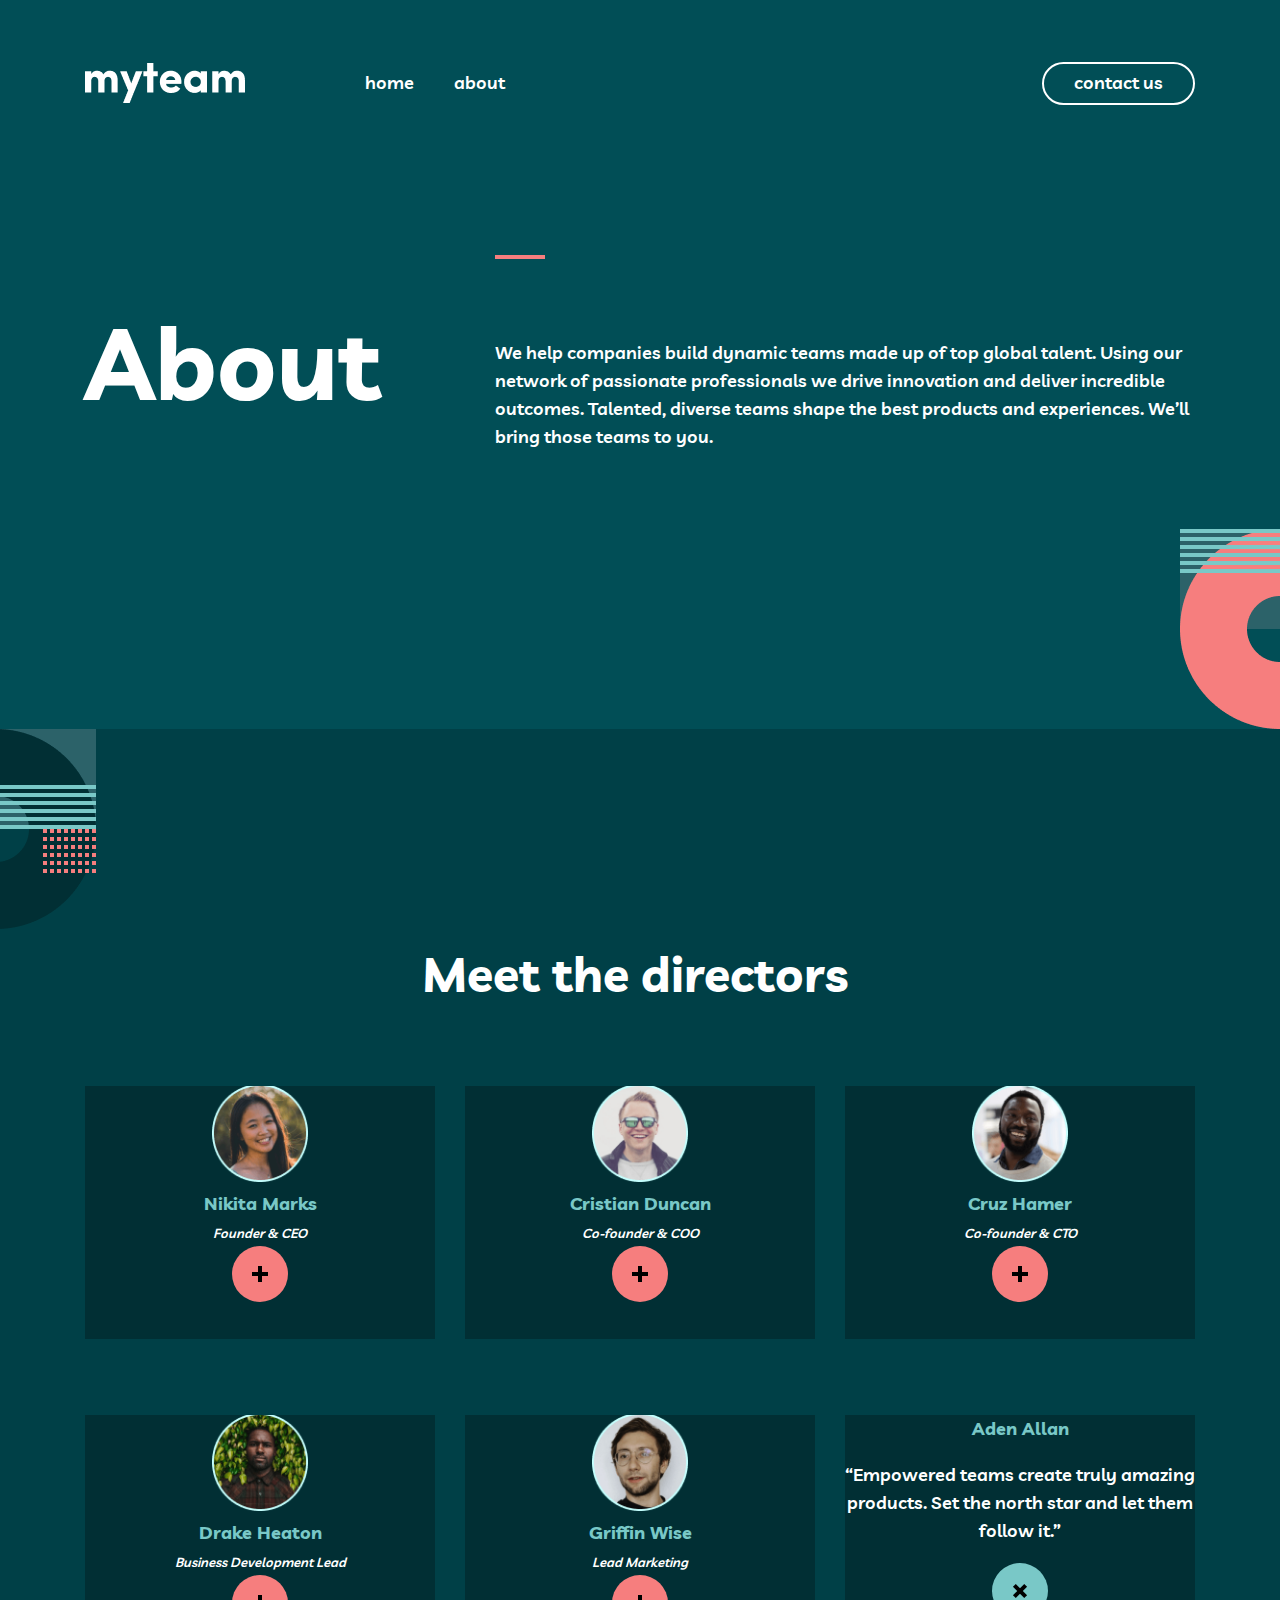
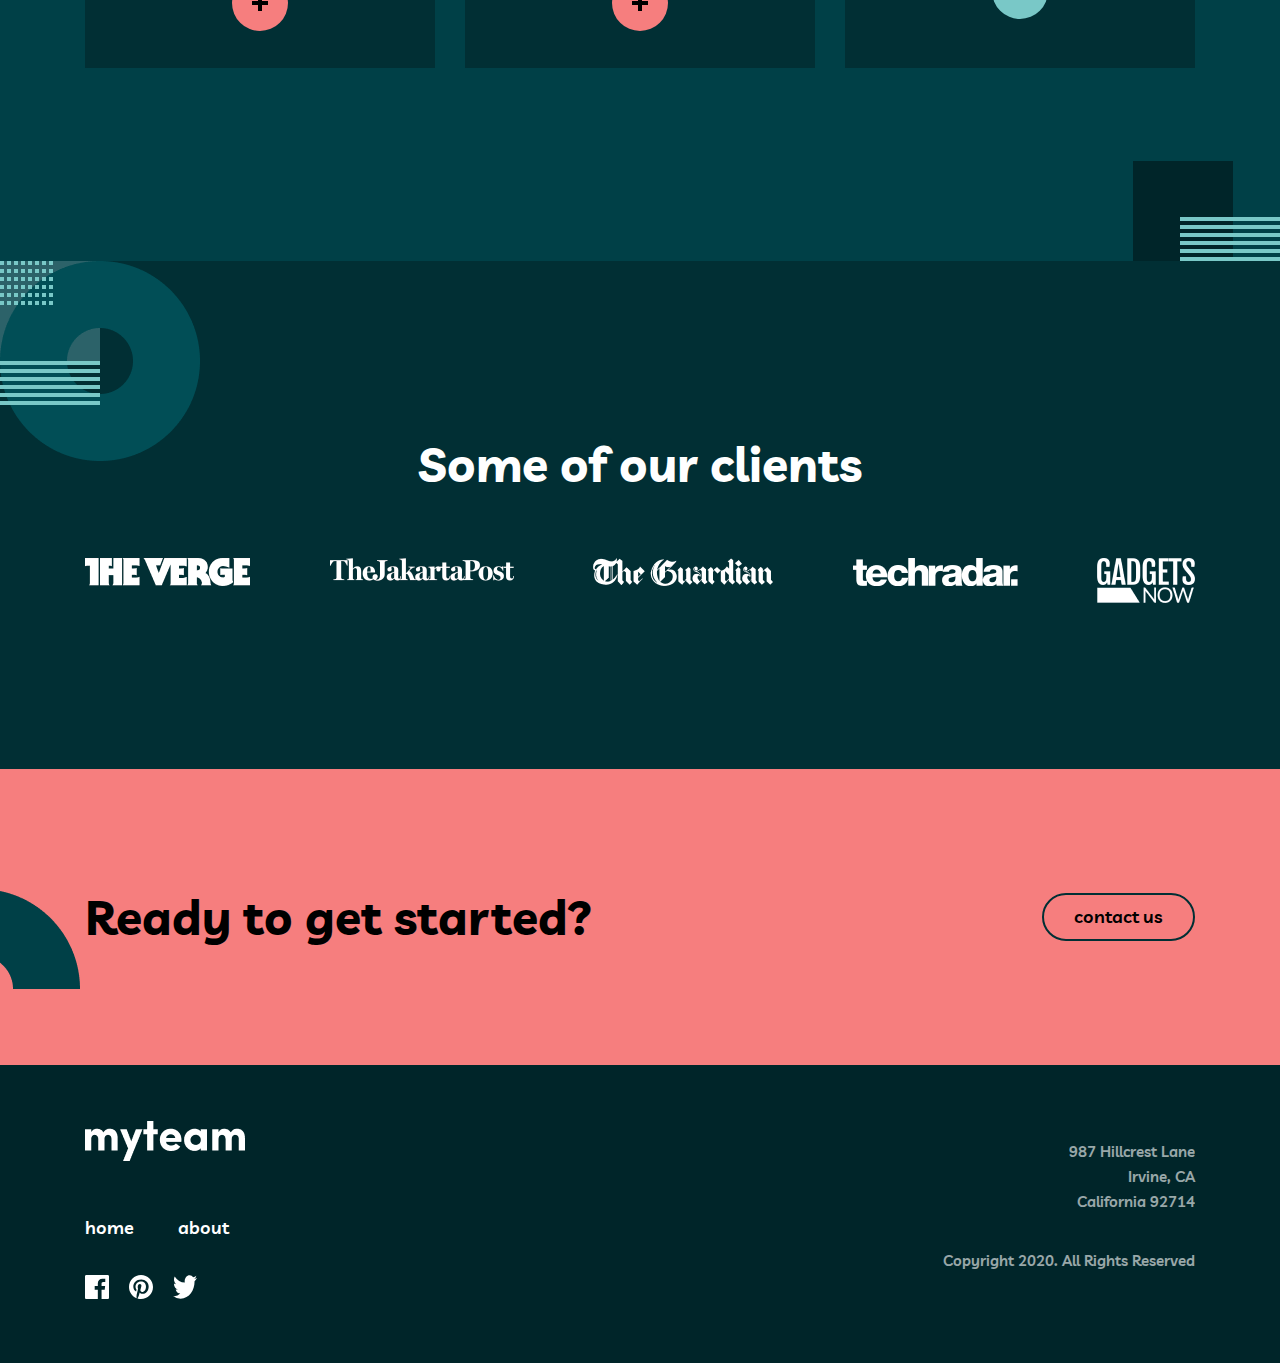
==== about.html @ 71bd1039 "Add my team" ====
<!DOCTYPE html>
<html lang="en">
<head>
  <meta charset="UTF-8">
  <meta http-equiv="X-UA-Compatible" content="IE=edge">
  <meta name="viewport" content="width=device-width, initial-scale=1.0">
  <title>Document</title>
  <link rel="stylesheet" href="./css/Normalize.css">
  <link rel="stylesheet" href="./css/min.main.css">
  <link rel="stylesheet" href="./css/main.css">
</head>
<body>
  
  <header class="header">
    <div class="container">
      <div class="header-div">
        <div class="header-pages">
          <a href="#">
            <img class="logo" src="./optimal/myteam-logo.png" alt="myteam-logo" width="160" height="40">
          </a>
          
          <ul class="header-ul">
            <li><a class="header-href" href="./index.html">home</a></li>
            <li class="header-li"><a class="header-href" href="#">about</a></li>
          </ul>
        </div>
        <div>
          <span class="header-span">
            <a class="header-href-end" href="#">
              contact us
            </a>
          </span>
        </div>
      </div>
    </div>
  </header>
  
  
  <main>
    
    <!-- Find the best talent -->
    
    <section class="about-top">
      <div class="container">
        <div class="header-top-div">
          <h1 class="header-top-h1">About </h1>
          <div>
            <span class="line-red"></span>
            <p class="about-top-p">We help companies build dynamic teams made up of top global talent. Using our network of passionate professionals we drive innovation and deliver incredible outcomes. Talented, diverse teams shape the best products and experiences. We’ll bring those teams to you.</p>
          </div>
        </div>
      </div>
    </section>


    <!-- Meet the directors -->


    <section class="about-left">
      <div class="container">
        <div>
          <h2 class="right-h2">Meet the directors</h2>
        </div>
        <div>
          <ul class="about-left-ul">
            <li class="about-left-li"><img class="img-peoplse" src="./optimal/nika-marks.png" alt="" width="96" height="96">
              <div><strong class="right-strong">Nikita Marks</strong><br>
              <em class="right-em">Founder & CEO</em></div>
              <span class="about-left-span"><p class="about-left-p"></p><p class="about-left-p-2"></p></span>
            </li>


            <li class="about-left-li"><img class="img-peoplse" src="./optimal/Cristian-Duncan.png" alt="" width="96" height="96">
              <div><strong class="right-strong">Cristian Duncan</strong><br>
              <em class="right-em">Co-founder & COO</em></div>
              <span class="about-left-span"><p class="about-left-p"></p><p class="about-left-p-2"></p></span>
            </li>


            <li class="about-left-li"><img class="img-peoplse" src="./optimal/Cruz-Hamer.png" alt="" width="96" height="96">
              <div><strong class="right-strong">Cruz Hamer</strong><br>
              <em class="right-em">Co-founder & CTO</em></div>
              <span class="about-left-span"><p class="about-left-p"></p><p class="about-left-p-2"></p></span>
            </li>


            <li class="about-left-li"><img class="img-peoplse" src="./optimal/Drake-Heaton.png" alt="" width="96" height="96">
              <div><strong class="right-strong">Drake Heaton</strong><br>
              <em class="right-em">Business Development Lead</em></div>
              <span class="about-left-span"><p class="about-left-p"></p><p class="about-left-p-2"></p></span>
            </li>


            <li class="about-left-li"><img class="img-peoplse" src="./optimal/Griffin-Wise.png" alt="" width="96" height="96">
              <div><strong class="right-strong">Griffin Wise</strong><br>
              <em class="right-em">Lead Marketing</em></div>
              <span class="about-left-span"><p class="about-left-p"></p><p class="about-left-p-2"></p></span>
            </li>


            <li class="about-left-li">
              <strong class="right-strong">Aden Allan</strong>
              <p class="about-right-p">“Empowered teams create truly amazing products. Set the north star and let them follow it.”</p>

              <span class="about-left-span-end"><p class="about-left-p"></p><p class="about-left-p-2"></p></span>
            </li>
          </ul>
        </div>
      </div>
    </section>


    <!-- Some of our clients -->

    <section class="about-right">
      <div class="container">
        <h2 class="about-right-h2">Some of our clients</h2>
        <div>
          <ul class="about-right-ul">
            <li><img class="about-right-img-1" src="./optimal/the-vergr.png" alt=""></li>
            <li><img class="about-right-img-2" src="./optimal/jakarta.png" alt=""></li>
            <li><img class="about-right-img-3" src="./optimal/the-cuardian.png" alt=""></li>
            <li><img class="about-right-img-4" src="./optimal/techradar.png" alt=""></li>
            <li><img class="about-right-img-5" src="./optimal/gadgets-now.png" alt=""></li>
          </ul>
        </div>
      </div>
    </section>

        <!-- Ready to get started? -->


        <section class="header-bottom">
          <div class="container">
            <div class="bottom-div">
              <h2 class="bottom-h2">Ready to get started?</h2>
    
              <span class="bottom-span"><a class="bottom-href" href="#"> contact us</a></span>
            </div>
          </div>
        </section>


  </main>

  
  <!-- footer -->


  <footer class="footer">
    <div class="container">
      <div class="footer-div">
        <div class="footer-img">
          <div>
          <a href="#">
            <img class="logo endly" src="./optimal/myteam-logo.png" alt="myteam-logo" width="160" height="40">
          </a>
          <a class="footer-href" href="#">home</a>
          <a class="footer-href" href="#">about</a>
          <div>                    <a class="massengers" href="#"><img src="./optimal/facebook.svg" alt="" width="24" height="24"></a>
          <a class="massengers" href="#"><img src="./optimal/pinterest.svg" alt="" width="24" height="24"></a>
          <a class="massengers" href="#"><img src="./optimal/twitter.svg" alt="" width="24" height="24"></a></div>

          </div>



</div>
        <div>
          <div class="footer-hrefs">
          <ul class="footer-ul">
            <li class="footer-li"> 987  Hillcrest Lane </li>
            <li class="footer-li">Irvine, CA</li>
            <li class="footer-li"> California 92714</li>
            <li class="footer-li">Copyright 2020. All Rights Reserved</li>
          </ul>

          </div>
        </div>
      </div>
    </div>
  </footer>
</body>
</html>
---- css/main.css ----
/* livvic-600 - latin */
@font-face {
  font-family: 'Livvic';
  font-style: normal;
  font-weight: 600;
  src: url('../fonts/livvic-v13-latin-600.eot');
  src: url('../fonts/livvic-v13-latin-600.eot?#iefix') format('embedded-opentype'),
  url('../fonts/livvic-v13-latin-600.woff2') format('woff2'), 
  url('../fonts/livvic-v13-latin-600.woff') format('woff'), /* Modern Browsers */
  url('../fonts/livvic-v13-latin-600.ttf') format('truetype'),
  url('../fonts/livvic-v13-latin-600.svg#Livvic') format('svg'); /* Legacy iOS */
}

@font-face {
  font-family: 'Livvic';
  font-style: normal;
  font-weight: 700;
  src: url('../fonts/livvic-v13-latin-700.eot');
  src: url('../fonts/livvic-v13-latin-700.eot?#iefix') format('embedded-opentype'),
  url('../fonts/livvic-v13-latin-700.woff2') format('woff2'), 
  url('../fonts/livvic-v13-latin-700.woff') format('woff'),
  url('../fonts/livvic-v13-latin-700.ttf') format('truetype'),
  url('../fonts/livvic-v13-latin-700.svg#Livvic') format('svg');
}

*{
  box-sizing: border-box;
}

body{
  font-family: "Livvic", "sans";
  font-style: normal;
  font-weight: 600;
  font-size: 18px;
  line-height: 28px;
}


.header{
  background-color: #014e56;
  padding-top: 51px;
  padding-bottom: 130px;
}

.container{
  max-width: 1130px;
  margin-left: auto;
  margin-right: auto;
  padding-left: 10px;
  padding-right: 10px;
  
  
}

.header-div{
  display: flex;
  align-items: center;
  justify-content: space-between;
}

.header-pages{
  display: flex;
  align-items: center;
}

.logo{
  display: block;
  width: 160px;
  height: 40px;
}

.header-ul{
  list-style: none;
  display: flex;
  margin-left: 80px;
}

.header-li{
  margin-left: 40px;
}

.header-href{
  color: #fff;
  text-decoration: none;
  font-style: normal;
  font-weight: 600;
  font-size: 18px;
  line-height: 28px;
}

.header-href:hover{
  color: #F67E7E;
  text-decoration: none;
  font-style: normal;
  font-weight: 600;
  font-size: 18px;
  line-height: 28px;  
}

.header-span{
  display: flex;
  border: 2px solid #FFFFFF;
  border-radius: 24px;
  width: 153px;
  height: 43px;
  align-items: center;
  justify-content: center;
}

.header-span:hover{
  color: #fff;
  background-color: #fff;
  border: 2px solid #FFFFFF;
  border-radius: 24px;
  width: 153px;
  height: 43px;
  align-items: center;
  justify-content: center;
}

.header-href-end{
  color: #fff;
  text-decoration: none;
  font-style: normal;
  font-weight: 600;
  font-size: 18px;
  line-height: 28px; 
}

.header-href-end:hover{
  color: #002529;
  text-decoration: none;
  font-style: normal;
  font-weight: 600;
  font-size: 18px;
  line-height: 28px; 
}


/* Find the best talent */

.header-top{
  background-color: #014e56;
  padding-bottom: 250px;
  background-image: url(../optimal/shar-ong-yarm.png), url(../optimal/pas-qizil-kok.png);
  background-repeat: no-repeat, no-repeat;
  background-position: calc(50% - 710px) calc(50% + -68px), calc(50% + 389px) calc(50% + 312px);
}

.header-top-div{
  display: flex;
  justify-content: space-between;
  align-items: center;
}

.header-top-h1{
  font-style: normal;
  font-weight: 700;
  font-size: 100px;
  line-height: 100px;
  color: #fff;
}

.header-top-span{
  color: #F67E7E;
}

.line{
  margin-bottom: 79px;
  display: inline-block;
  width: 50px;
  height: 4px;
  background-color: #79C8C7;
}

.header-top-p{
  color:#fff;
}


/* Build & manage distributed teams like no one else. */


.header-left{
  padding-bottom: 140px;
  padding-top: 140px;
  background-color: #012F34;
  background-image: url(../optimal/shar-chap.png);
  background-repeat: no-repeat;
  background-position: calc(50% + 710px) bottom;
}


.left-div{
  display: flex;
}


.line-red{
  display: inline-block;
  width: 50px;
  height: 4px;
  background-color: #F67E7E;
  margin-bottom: 54px;
}

.left-h2{
  width: 445px;
  height: 144px;
  margin-right: 125px;
  font-style: normal;
  font-weight: 700;
  font-size: 48px;
  line-height: 48px;
  color: #fff;
}

.left-ul{
  padding: 0;
  list-style: none;
}

.left-li{
  display: flex;
  background-image: radial-gradient(circle, #2c6269 0%, #2c6269 9%, #012F34 0%);
  background-position: calc(50% - 233px), calc(50% - 100px);
  padding-top: 32px;
}



.left-img{
  margin-right: 47px;
}


.left-href{
  font-style: normal;
  font-weight: 700;
  font-size: 18px;
  line-height: 28px;
  color: #F67E7E;
  text-decoration: none;
}

.left-p{
  font-weight: 600;
font-size: 15px;
line-height: 25px;
color: #FFFFFF;
}


/* Delivering real results for top companies. Some of our success stories. */

.header-right{
  padding-bottom: 151px;
  padding-top: 140px;
  background-color: #004047;
  background-image: url(../optimal/blue-lines.png), url(../optimal/shar-tepa-kok.png);
  background-repeat: no-repeat, no-repeat;
  background-position: calc(50% - 686px) calc(50% - 344px), calc(50% + 660px) bottom;
}

.right-h2{
  margin-left: 84px;
  width: 932px;
height: 96px;
  font-style: normal;
font-weight: 700;
font-size: 48px;
line-height: 48px;
color: #fff;
text-align: center;
}

.right-span{
  color: #79C8C7;
}

.right-ul{
  margin-top: 92px;
  display: flex;
  list-style: none;
}

.right-li{
  text-align: center;
  width: 350px;
  height: 252px;
  background-image: url(../optimal/comma.svg);
  background-repeat: no-repeat;
  background-position: center top;
}

.right-p{
  font-weight: 600;
font-size: 15px;
line-height: 25px;
color: #fff;
text-align: center;
}

.right-strong{
  font-weight: 700;
font-size: 18px;
line-height: 28px;
  text-align: center;
color: #79C8C7;
}

.right-em{
  color: #fff;
  font-size: 13px;
line-height: 18px;
}


/* Ready to get started? */

.header-bottom{
  padding-bottom: 84px;
  padding-top: 84px;
  background-color: #F67E7E;
  background-image: url(../optimal/shar-tepa-qizil.png);
  background-repeat: no-repeat;
  background-position: calc(50% - 660px), bottom;
}

.bottom-div{
  display: flex;
  justify-content: space-between;
  align-items: center;
}

.bottom-h2{
  font-style: normal;
font-weight: 700;
font-size: 48px;
line-height: 48px;
}

.bottom-span{
  width: 153px;
  height: 48px;
  display: flex;
  justify-content: center;
  align-items: center;
  border: 2px solid #012F34;
border-radius: 24px;
}

.bottom-span:hover{
  background-color: #012F34;
  width: 153px;
  height: 48px;
  display: flex;
  justify-content: center;
  align-items: center;
  border: 2px solid #012F34;
border-radius: 24px;
}

.bottom-href{
  text-decoration: none;
  color: #000;
}

.bottom-href:hover{
  text-decoration: none;
  color: #fff;
}


/* footer */


.footer{
  background-color: #002529;
  padding-top: 56px;
  padding-bottom: 56px;
}


.footer-div{
  display: flex;
  justify-content: space-between;
}


.footer-img{
  display: flex;
}

.footer-href{
text-decoration: none;
color: #fff;
display: inline-block;
margin-top: 53px;
margin-bottom: 33px;
}

.footer-href:hover{
  text-decoration: none;
color: #F67E7E;
display: inline-block;
margin-top: 53px;
margin-bottom: 33px;
}

.footer-href:nth-child(3n){
  
margin-left: 40px;
}





.footer-ul{
  margin-left: 125px;
  list-style: none;
}

.footer-li{
  font-style: normal;
  font-weight: 600;
  font-size: 15px;
  line-height: 25px;
  color: #FFFFFF;
  opacity: 0.6;
}


.footer-li:nth-child(3n){
  margin-bottom: 34px;
}

.footer-p{
  color: #FFFFFF;
  opacity: 0.6;
}

.footer-hrefs{
  text-align: end;
}

.massengers:nth-child(2n){
  margin-left: 16px;
  margin-right: 16px;

}

.massengers:hover{
  color: #F67E7E;
}

/* about page */


.about-top{
  background-color: #014e56;
  /* padding-top: 139px; */
  padding-bottom: 250px;
  background-image: url(../optimal/shar-chap-qizil.png);
  background-repeat: no-repeat;
  background-position: right bottom;
}

.about-top-p{
  font-style: normal;
font-weight: 600;
font-size: 18px;
line-height: 28px;
width: 700px;
height: 112px;
color: #fff;
}


 /* Meet the directors  */

 .about-left{
  padding-bottom: 99px;
  padding-top: 181px;
  background-color: #004047;
  background-image: url(../optimal/sar-ong-kok-qizil.png), url(../optimal/blue-lines.png);
  background-repeat: no-repeat, no-repeat;
  background-position: left top, right bottom;
 }

 .about-left-ul{
  list-style: none;
  padding: 0;
    display: flex;
    flex-wrap: wrap;
 }

.about-left-li{
  text-align: center;
  margin-right: 30px;
  margin-bottom: 76px;
  width: 350px;
  height: 253px;
  background-color: #012f34;
}

.about-left-li:nth-child(3n){
  margin-right: 0;
}


.img-peoplese{
  text-align: center;
}

.about-left-span{
  margin-left: auto;
  margin-right: auto;
  display: flex;
  background-color: #F67E7E;
  width: 56px;
  height: 56px;
  border-radius: 50%;
  align-items: center;
  justify-content: center;
}

.about-left-p{
  display: inline-block;
  width: 16px;
  height: 4px;
  background-color: #000;
}

.about-left-p-2{
  position: absolute;
  display: inline-block;
  width: 16px;
  height: 4px;
  background-color: #000;
  transform: rotate(90deg);
}

.about-left-span:hover{
  margin-left: auto;
  margin-right: auto;
  display: flex;
  background-color: #79C8C7;
  width: 56px;
  height: 56px;
  border-radius: 50%;
  align-items: center;
  justify-content: center;
  transform: rotate(45deg);
}


.about-left-span:active{
  margin-left: auto;
  margin-right: auto;
  display: flex;
  background-color: #79C8C7;
  width: 56px;
  height: 56px;
  border-radius: 50%;
  align-items: center;
  justify-content: center;
  transform: rotate(45deg);
}


.about-left-span-end{
  margin-left: auto;
  margin-right: auto;
  display: flex;
  background-color: #79C8C7;
  width: 56px;
  height: 56px;
  border-radius: 50%;
  align-items: center;
  justify-content: center;
  transform: rotate(45deg);
}

.about-left-span-end:hover{
  margin-left: auto;
  margin-right: auto;
  display: flex;
  background-color: #F67E7E;
  width: 56px;
  height: 56px;
  border-radius: 50%;
  align-items: center;
  justify-content: center;
}





/* Some of our clients */

.about-right{
  padding-top: 140px;
  padding-bottom: 140px;
  background-color: #012F34;
  background-image: url(../optimal/shar.png);
  background-repeat: no-repeat;
  background-position: top left;
}

.about-right-h2{
  font-style: normal;
font-weight: 700;
font-size: 48px;
line-height: 48px;
color: #fff;
text-align: center;
margin-bottom: 70px;
}


.about-right-ul{
  padding: 0;
    display: flex;
    justify-content: space-between;
    list-style: none;
}

.about-right-p{
  color: #fff;
}


@media screen and (max-width:1135px){

  /* about */

  .line-red{
    display: none;
  }

  .about-left{
    background-position: top left, right bottom;
  }

  .about-left-ul{
    justify-content: center;
  }

  .about-left-li{
    width: 281px;
    height: 253px;
  }

  .about-left-li:nth-child(3n){
    margin-right: 30px;
  }



  .about-right-img-1{
width: 103px;
  }

  .about-right-img-2{
    width: 114px;
  }

  .about-right-img-4{
width: 103px;
  }
  .about-right-img-5{
    width: 61px;
  }
}

@media screen and (max-width:1024px){
  .container{
    max-width: 769px;
    margin-left: auto;
    margin-right: auto;
    
  }
  
  .logo{
    width: 128px;
    height: 32px;
  }
  
  .header-ul{
    list-style: none;
    display: flex;
    margin-left: 48px;
  }
  
  /* Find the best talent */
  
  
  .header-top{
    background-image: url(../optimal/pas-qizil-kok.png);
    background-repeat: no-repeat;
    background-position: bottom center;
  }
  
  .header-top-div{
    
    display: flex;
    flex-direction: column;
    text-align: center;
    
  }
  
  .header-top-h1{
    margin-bottom: 0;
  }
  
  .line{
    display: inline;
  }


  /* Build & manage distributed teams like no one else. */


.header-left{
    padding-bottom: 100px;
    padding-top: 100px;
    background-position: right top;
}



  .left-div{
    display: block;
  }

  .left-h2{
    font-style: normal;
font-weight: 700;
font-size: 32px;
line-height: 32px;
width: 445px;
height: 64px;
  }


  .left-li{
    width: 573px;
    background-position: calc(50% - 812px), calc(50% - 94px);
  }
  
  /* Delivering real results for top companies. Some of our success stories. */

.right-h2{
  font-style: normal;
font-weight: 700;
font-size: 32px;
line-height: 32px;
width: 573px;
height: 96px;
}


  .right-ul{
    display: block;
  }

  .right-li{
    width: auto;
    margin-top: 84px;
  }

  .right-p{
    margin-left: 65px;
    width: 573px;
    height: 75px;
  }

  /* Ready to get started? */

  .header-bottom{
    background-image: url(../optimal/shar-tepa-qizil.png);
    background-repeat: no-repeat;
    background-position: left bottom;
  }

  /* footer */







.footer-ul{
  display: flex;
    flex-direction: column;
    align-items: flex-end;
}




}

@media screen and (max-width:770px){
  
  .container{
    max-width: 769px;
    margin-left: auto;
    margin-right: auto;
    
  }
  
  .logo{
    width: 128px;
    height: 32px;
  }
  
  .header-ul{
    list-style: none;
    display: flex;
    margin-left: 48px;
  }
  
  /* Find the best talent */
  
  
  .header-top{
    background-image: url(../optimal/pas-qizil-kok.png);
    background-repeat: no-repeat;
    background-position: bottom center;
  }
  
  .header-top-div{
    
    display: flex;
    flex-direction: column;
    text-align: center;
    
  }
  
  .header-top-h1{
    margin-bottom: 0;
  }
  
  .line{
    display: inline;
  }


  /* Build & manage distributed teams like no one else. */


.header-left{
    padding-bottom: 100px;
    padding-top: 100px;
    background-position: right top;
}



  .left-div{
    display: block;
  }

  .left-h2{
    font-style: normal;
font-weight: 700;
font-size: 32px;
line-height: 32px;
width: 445px;
height: 64px;
  }


  .left-li{
    width: 573px;
    background-position: calc(50% - 812px), calc(50% - 94px);
  }
  
  /* Delivering real results for top companies. Some of our success stories. */


  .header-right{
    background-image: url(../optimal/blue-lines.png), url(../optimal/shar-tepa-kok.png);
    background-repeat: no-repeat, no-repeat;
    background-position: left top, right bottom;
  }


.right-h2{
  font-style: normal;
font-weight: 700;
font-size: 32px;
line-height: 32px;
width: 573px;
height: 96px;
}


  .right-ul{
    display: block;
  }

  .right-li{
    width: auto;
    margin-top: 84px;
  }

  .right-p{
    margin-left: 65px;
    width: 573px;
    height: 75px;
  }

  /* about */

  .about-top{
    background-position: right bottom;
  }

  .line-red{
    display: none;
  }

  .about-left{
    background-position: calc(50% - 139px) calc(50% - 1218px), calc(50% + 114px) calc(50% + 1167px);
  }

  .about-left-ul{
    justify-content: center;
  }

  .about-left-li{
    width: 281px;
    height: 253px;
  }

  .about-left-li:nth-child(3n){
    margin-right: 30px;
  }



.about-right{
 background-position: top left;
}


  .about-right-img-1{
width: 103px;
  }

  .about-right-img-2{
    width: 114px;
  }

  .about-right-img-4{
width: 103px;
  }
  .about-right-img-5{
    width: 61px;
  }
}


@media screen and (max-width:700px){

.about-right{
  background-position: top left;
}


.about-left{
  background-position: top left;
}

  .about-right-ul{ 
       display: block;
    text-align: center;
   height: 196px;
  }

  .about-left-ul{
    display: block;
    margin-left: auto;
    margin-right: auto;
  }


  .about-left-li{
    margin-left: auto;
    margin-right: auto;
  }

  .about-left-li:nth-child(3n){
    margin-left: auto;
    margin-right: auto;
  }

  .about-top-p{
    width: 327px;
    height: 196px;
   }
}


@media screen and (max-width:688px){
    /* Delivering real results for top companies. Some of our success stories. */

    .right-h2{
      margin-left: 0;
      font-style: normal;
  font-weight: 700;
  font-size: 32px;
  line-height: 32px;
  width: 327px;
  height: 128px;
  margin-left: auto;
  margin-right: auto;
    }

    .right-p{
      width: 327px;
      height: 100px;
    }
}


@media screen and (max-width:519px){
  .logo{
    width: 128px;
    height: 32px;
  }
  
  
  .header-div{
    background-image: url(../optimal/lines.png);
    background-repeat: no-repeat;
    background-position: right center;
  }
  
  
  .header-ul{
    display: none;
  }
  
  
  
  
  .header-span{
    display: none;
  }
  
  
  .header-top-h1{
    font-style: normal;
    font-weight: 700;
    font-size: 40px;
    line-height: 40px;
  }
  
  
  .header-top-p{
    font-weight: 600;
    font-size: 15px;
    line-height: 28px;
  }

  /* Build & manage distributed teams like no one else. */

  .left-h2{
    width: 240px;
height: 160px;
  }

  .left-li{
    flex-direction: column;
    align-items: center;
    width: 327px;
    height: 199px;
    background-position: calc(50% + 17px) calc(50% - 29px);
    background-size: 215px 436px;
}

.left-img{
    margin: 0;
}


  .left-text{
    text-align: center;
  }

  .left-p{
    width: 327px;
  }

  .about-top-p{
    width: 327px;
    height: 196px;
   }

   
  .about-left-li{
    margin-left: auto;
    margin-right: auto;
  }

  .about-left-li:nth-child(3n){
    margin-left: auto;
    margin-right: auto;
  }
}


@media screen and (max-width:584px){
    /* Build & manage distributed teams like no one else. */

    .left-h2{
      width: 240px;
  height: 160px;
    }
  
    .left-li{
      margin-left: 62px;
      flex-direction: column;
      align-items: center;
      width: 327px;
      height: 199px;
      background-position: calc(50% + 17px) calc(50% - 29px);
      background-size: 215px 436px;
  }
  
  .left-img{
      margin: 0;
  }
  
  
    .left-text{
      text-align: center;
    }
  
    .left-p{
      width: 327px;
    }

    .about-top-p{
      width: 327px;
      height: 196px;
     }
  
     
    .about-left-li{
      margin-left: auto;
      margin-right: auto;
    }
  
    .about-left-li:nth-child(3n){
      margin-left: auto;
      margin-right: auto;
    }
      
}

@media screen and (max-width:443px){
  .logo{
    width: 128px;
    height: 32px;
  }
  
  
  .header-div{
    background-image: url(../optimal/lines.png);
    background-repeat: no-repeat;
    background-position: calc(50% + 149px) calc(50% - 0px);
  }
  
  
  .header-ul{
    display: none;
  }
  
  
  
  
  .header-span{
    display: none;
  }
  
  
  .header-top-h1{
    font-style: normal;
    font-weight: 700;
    font-size: 40px;
    line-height: 40px;
  }
  
  
  .header-top-p{
    font-weight: 600;
    font-size: 15px;
    line-height: 28px;
  }

  /* Build & manage distributed teams like no one else. */

  .left-h2{
    width: 240px;
height: 160px;
  }

  .left-li{
    margin: 0;
    flex-direction: column;
    align-items: center;
    width: 327px;
    height: 199px;
    background-position: calc(50% + 17px) calc(50% - 29px);
    background-size: 215px 436px;
}

.left-img{
    margin: 0;
}


  .left-text{
    text-align: center;
  }

  .left-p{
    width: 327px;
  }



  .right-h2{
    margin-left: 0;
    font-style: normal;
font-weight: 700;
font-size: 32px;
line-height: 32px;
width: 327px;
height: 128px;
margin-left: auto;
margin-right: auto;
  }

.right-ul{
  padding: 0;
}

  .right-p{
    margin: 0;
    width: 327px;
    height: 100px;
  }
}

@media screen and (max-width:375px){
  .logo{
    width: 128px;
    height: 32px;
  }
  
  
  .header-div{
    background-image: url(../optimal/lines.png);
    background-repeat: no-repeat;
    background-position: calc(50% + 149px) calc(50% - 0px);
  }
  
  
  .header-ul{
    display: none;
  }
  
  
  
  
  .header-span{
    display: none;
  }
  
  
  .header-top-h1{
    font-style: normal;
    font-weight: 700;
    font-size: 40px;
    line-height: 40px;
  }
  
  
  .header-top-p{
    font-weight: 600;
    font-size: 15px;
    line-height: 28px;
  }

  /* Build & manage distributed teams like no one else. */

  .left-h2{
    width: 240px;
height: 160px;
  }

  .left-li{
    margin: 0;
    flex-direction: column;
    align-items: center;
    width: 327px;
    height: 199px;
    background-position: calc(50% + 17px) calc(50% - 29px);
    background-size: 215px 436px;
}

.left-img{
    margin: 0;
}


  .left-text{
    text-align: center;
  }

  .left-p{
    width: 327px;
  }



  .header-right{
    background-image: url(../optimal/blue-lines.png), url(../optimal/shar-tepa-kok.png);
    background-repeat: no-repeat, no-repeat;
    background-position: calc(50% - 113px) calc(50% - 605px), calc(50% + 87px) bottom;
  }

  .right-h2{
    margin-left: 0;
    font-style: normal;
font-weight: 700;
font-size: 32px;
line-height: 32px;
width: 327px;
height: 128px;
  }

  .right-ul{
    padding: 0;
  }
  
    .right-p{
      margin: 0;
      width: 327px;
      height: 100px;
    }



      /* Ready to get started? */


      .bottom-div{
        display: block;
        text-align: center;
      }

      .bottom-span{
        margin-left: auto;
        margin-right: auto;
      }


      /* footer */

      .footer-div{
        display: block;
        text-align: center;
      }

      .footer-img{
        display: block;
      }

      .endly{
        margin-left: auto;
        margin-right: auto;
      }

      .footer-href{
        margin: 24px;
      }

      .footer-href:nth-child(3n){
        margin-left: 0px;
      }

      .footer-hrefs{
        text-align: center;
      }

      .footer-ul{
        display: block;
        margin: 0;
        padding: 0;
      }

      /* about */


      .about-top{
        background-position: calc(50% + 137px) calc(50% + 273px);
      }


      .about-top-p{
        width: 327px;
        height: 196px;
       }

       .about-left{
        background-position: calc(50% - 130px) calc(50% - 1218px), calc(50% + 114px) calc(50% + 1167px);
       }

       .about-right{
        background-position: calc(50% - 187px) calc(50% - 350px);
       }

      .about-right-ul{
        display: block;
        text-align: center;
      }

}
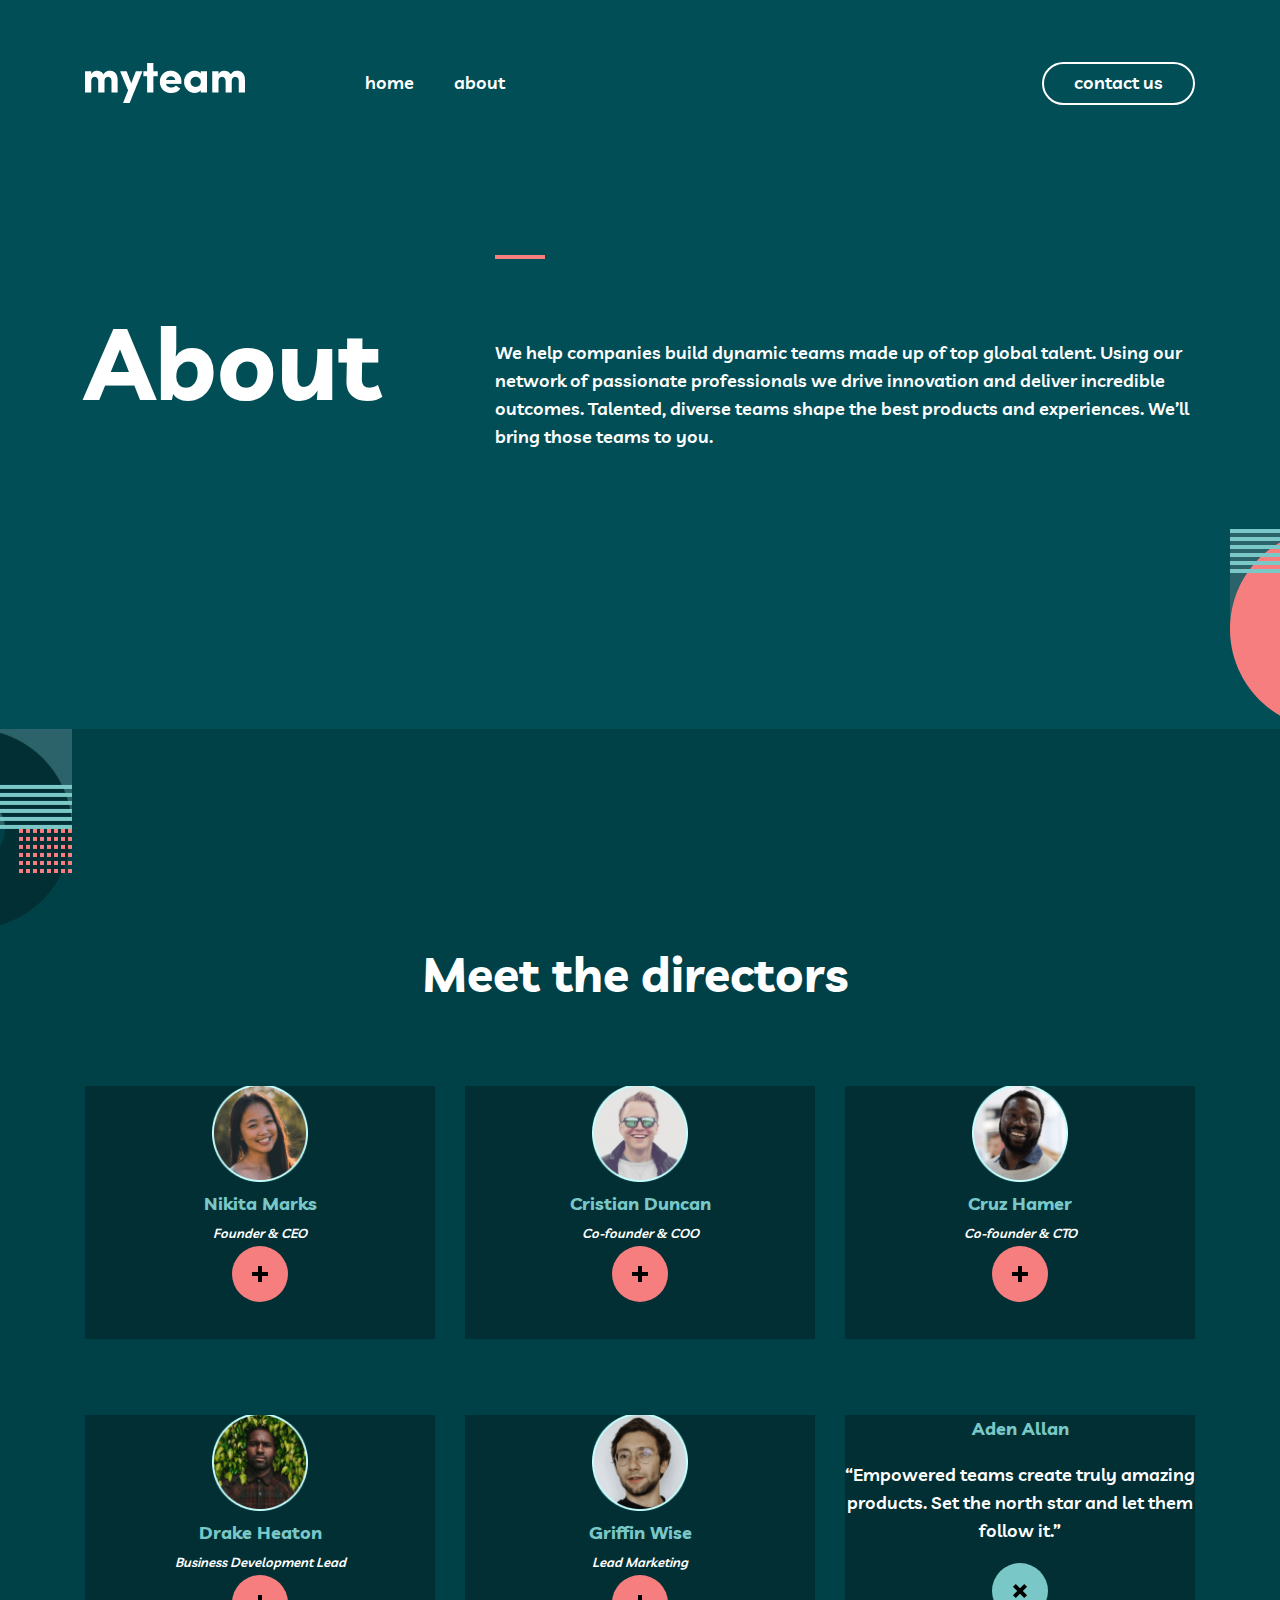
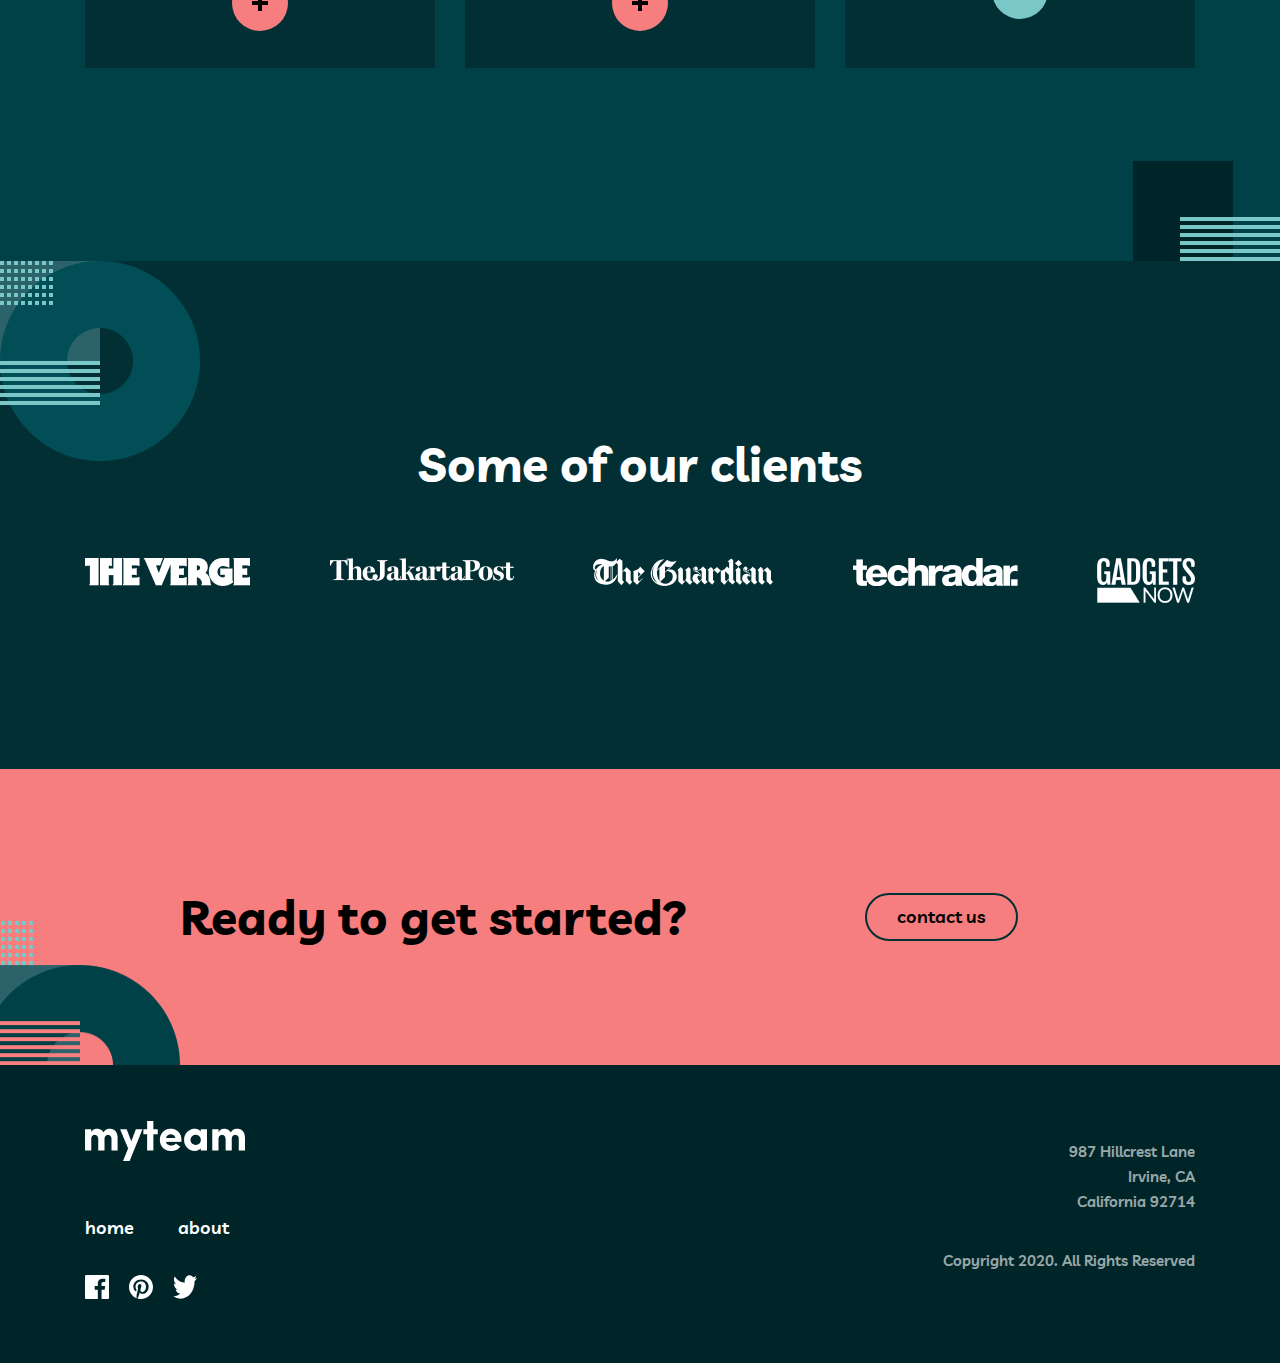
==== commit 84cb7c1b: "Add my-team" ====
--- a/about.html
+++ b/about.html
@@ -4,7 +4,7 @@
   <meta charset="UTF-8">
   <meta http-equiv="X-UA-Compatible" content="IE=edge">
   <meta name="viewport" content="width=device-width, initial-scale=1.0">
-  <title>Document</title>
+  <title>MyTeam about</title>
   <link rel="stylesheet" href="./css/Normalize.css">
   <link rel="stylesheet" href="./css/min.main.css">
   <link rel="stylesheet" href="./css/main.css">
@@ -26,7 +26,7 @@
         </div>
         <div>
           <span class="header-span">
-            <a class="header-href-end" href="#">
+            <a class="header-href-end" href="./contact.html">
               contact us
             </a>
           </span>
@@ -51,11 +51,11 @@
         </div>
       </div>
     </section>
-
-
+    
+    
     <!-- Meet the directors -->
-
-
+    
+    
     <section class="about-left">
       <div class="container">
         <div>
@@ -65,120 +65,120 @@
           <ul class="about-left-ul">
             <li class="about-left-li"><img class="img-peoplse" src="./optimal/nika-marks.png" alt="" width="96" height="96">
               <div><strong class="right-strong">Nikita Marks</strong><br>
-              <em class="right-em">Founder & CEO</em></div>
-              <span class="about-left-span"><p class="about-left-p"></p><p class="about-left-p-2"></p></span>
-            </li>
-
-
-            <li class="about-left-li"><img class="img-peoplse" src="./optimal/Cristian-Duncan.png" alt="" width="96" height="96">
-              <div><strong class="right-strong">Cristian Duncan</strong><br>
-              <em class="right-em">Co-founder & COO</em></div>
-              <span class="about-left-span"><p class="about-left-p"></p><p class="about-left-p-2"></p></span>
-            </li>
-
-
-            <li class="about-left-li"><img class="img-peoplse" src="./optimal/Cruz-Hamer.png" alt="" width="96" height="96">
-              <div><strong class="right-strong">Cruz Hamer</strong><br>
-              <em class="right-em">Co-founder & CTO</em></div>
-              <span class="about-left-span"><p class="about-left-p"></p><p class="about-left-p-2"></p></span>
-            </li>
-
-
-            <li class="about-left-li"><img class="img-peoplse" src="./optimal/Drake-Heaton.png" alt="" width="96" height="96">
-              <div><strong class="right-strong">Drake Heaton</strong><br>
-              <em class="right-em">Business Development Lead</em></div>
-              <span class="about-left-span"><p class="about-left-p"></p><p class="about-left-p-2"></p></span>
-            </li>
-
-
-            <li class="about-left-li"><img class="img-peoplse" src="./optimal/Griffin-Wise.png" alt="" width="96" height="96">
-              <div><strong class="right-strong">Griffin Wise</strong><br>
-              <em class="right-em">Lead Marketing</em></div>
-              <span class="about-left-span"><p class="about-left-p"></p><p class="about-left-p-2"></p></span>
-            </li>
-
-
-            <li class="about-left-li">
-              <strong class="right-strong">Aden Allan</strong>
-              <p class="about-right-p">“Empowered teams create truly amazing products. Set the north star and let them follow it.”</p>
-
-              <span class="about-left-span-end"><p class="about-left-p"></p><p class="about-left-p-2"></p></span>
-            </li>
-          </ul>
-        </div>
-      </div>
-    </section>
-
-
-    <!-- Some of our clients -->
-
-    <section class="about-right">
-      <div class="container">
-        <h2 class="about-right-h2">Some of our clients</h2>
-        <div>
-          <ul class="about-right-ul">
-            <li><img class="about-right-img-1" src="./optimal/the-vergr.png" alt=""></li>
-            <li><img class="about-right-img-2" src="./optimal/jakarta.png" alt=""></li>
-            <li><img class="about-right-img-3" src="./optimal/the-cuardian.png" alt=""></li>
-            <li><img class="about-right-img-4" src="./optimal/techradar.png" alt=""></li>
-            <li><img class="about-right-img-5" src="./optimal/gadgets-now.png" alt=""></li>
-          </ul>
-        </div>
-      </div>
-    </section>
-
-        <!-- Ready to get started? -->
-
-
-        <section class="header-bottom">
-          <div class="container">
-            <div class="bottom-div">
-              <h2 class="bottom-h2">Ready to get started?</h2>
-    
-              <span class="bottom-span"><a class="bottom-href" href="#"> contact us</a></span>
-            </div>
-          </div>
-        </section>
-
-
-  </main>
-
-  
-  <!-- footer -->
-
-
-  <footer class="footer">
-    <div class="container">
-      <div class="footer-div">
-        <div class="footer-img">
-          <div>
-          <a href="#">
-            <img class="logo endly" src="./optimal/myteam-logo.png" alt="myteam-logo" width="160" height="40">
-          </a>
-          <a class="footer-href" href="#">home</a>
-          <a class="footer-href" href="#">about</a>
-          <div>                    <a class="massengers" href="#"><img src="./optimal/facebook.svg" alt="" width="24" height="24"></a>
-          <a class="massengers" href="#"><img src="./optimal/pinterest.svg" alt="" width="24" height="24"></a>
-          <a class="massengers" href="#"><img src="./optimal/twitter.svg" alt="" width="24" height="24"></a></div>
-
-          </div>
-
-
-
-</div>
-        <div>
-          <div class="footer-hrefs">
-          <ul class="footer-ul">
-            <li class="footer-li"> 987  Hillcrest Lane </li>
-            <li class="footer-li">Irvine, CA</li>
-            <li class="footer-li"> California 92714</li>
-            <li class="footer-li">Copyright 2020. All Rights Reserved</li>
-          </ul>
-
-          </div>
-        </div>
-      </div>
-    </div>
-  </footer>
-</body>
-</html>+                <em class="right-em">Founder & CEO</em></div>
+                <div class="about-left-span"><p class="about-left-p"></p><p class="about-left-p-2"></p></div>
+              </li>
+              
+              
+              <li class="about-left-li"><img class="img-peoplse" src="./optimal/Cristian-Duncan.png" alt="" width="96" height="96">
+                <div><strong class="right-strong">Cristian Duncan</strong><br>
+                  <em class="right-em">Co-founder & COO</em></div>
+                  <div class="about-left-span"><p class="about-left-p"></p><p class="about-left-p-2"></p></div>
+                </li>
+                
+                
+                <li class="about-left-li"><img class="img-peoplse" src="./optimal/Cruz-Hamer.png" alt="" width="96" height="96">
+                  <div><strong class="right-strong">Cruz Hamer</strong><br>
+                    <em class="right-em">Co-founder & CTO</em></div>
+                    <div class="about-left-span"><p class="about-left-p"></p><p class="about-left-p-2"></p></div>
+                  </li>
+                  
+                  
+                  <li class="about-left-li"><img class="img-peoplse" src="./optimal/Drake-Heaton.png" alt="" width="96" height="96">
+                    <div><strong class="right-strong">Drake Heaton</strong><br>
+                      <em class="right-em">Business Development Lead</em></div>
+                      <div class="about-left-span"><p class="about-left-p"></p><p class="about-left-p-2"></p></div>
+                    </li>
+                    
+                    
+                    <li class="about-left-li"><img class="img-peoplse" src="./optimal/Griffin-Wise.png" alt="" width="96" height="96">
+                      <div><strong class="right-strong">Griffin Wise</strong><br>
+                        <em class="right-em">Lead Marketing</em></div>
+                        <div class="about-left-span"><p class="about-left-p"></p><p class="about-left-p-2"></p></div>
+                      </li>
+                      
+                      
+                      <li class="about-left-li">
+                        <strong class="right-strong">Aden Allan</strong>
+                        <p class="about-right-p">“Empowered teams create truly amazing products. Set the north star and let them follow it.”</p>
+                        
+                        <div class="about-left-span-end"><p class="about-left-p"></p><p class="about-left-p-2"></p></div>
+                      </li>
+                    </ul>
+                  </div>
+                </div>
+              </section>
+              
+              
+              <!-- Some of our clients -->
+              
+              <section class="about-right">
+                <div class="container">
+                  <h2 class="about-right-h2">Some of our clients</h2>
+                  <div>
+                    <ul class="about-right-ul">
+                      <li><img class="about-right-img-1" src="./optimal/the-vergr.png" alt=""></li>
+                      <li><img class="about-right-img-2" src="./optimal/jakarta.png" alt=""></li>
+                      <li><img class="about-right-img-3" src="./optimal/the-cuardian.png" alt=""></li>
+                      <li><img class="about-right-img-4" src="./optimal/techradar.png" alt=""></li>
+                      <li><img class="about-right-img-5" src="./optimal/gadgets-now.png" alt=""></li>
+                    </ul>
+                  </div>
+                </div>
+              </section>
+              
+              <!-- Ready to get started? -->
+              
+              
+              <section class="header-bottom">
+                <div class="container">
+                  <div class="bottom-div">
+                    <h2 class="bottom-h2">Ready to get started?</h2>
+                    
+                    <a class="bottom-href" href="./contact.html"> contact us</a>
+                  </div>
+                </div>
+              </section>
+              
+              
+            </main>
+            
+            
+            <!-- footer -->
+            
+            
+            <footer class="footer">
+              <div class="container">
+                <div class="footer-div">
+                  <div class="footer-img">
+                    <div>
+                      <a href="#">
+                        <img class="logo endly" src="./optimal/myteam-logo.png" alt="myteam-logo" width="160" height="40">
+                      </a>
+                      <a class="footer-href" href="./index.html">home</a>
+                      <a class="footer-href" href="#">about</a>
+                      <div>                    <a class="massengers" href="#"><img src="./optimal/facebook.svg" alt="" width="24" height="24"></a>
+                        <a class="massengers" href="#"><img src="./optimal/pinterest.svg" alt="" width="24" height="24"></a>
+                        <a class="massengers" href="#"><img src="./optimal/twitter.svg" alt="" width="24" height="24"></a></div>
+                        
+                      </div>
+                      
+                      
+                      
+                    </div>
+                    <div>
+                      <div class="footer-hrefs">
+                        <ul class="footer-ul">
+                          <li class="footer-li"> 987  Hillcrest Lane </li>
+                          <li class="footer-li">Irvine, CA</li>
+                          <li class="footer-li"> California 92714</li>
+                          <li class="footer-li">Copyright 2020. All Rights Reserved</li>
+                        </ul>
+                        
+                      </div>
+                    </div>
+                  </div>
+                </div>
+              </footer>
+            </body>
+            </html>--- a/css/min.main.css
+++ b/css/min.main.css
@@ -0,0 +1 @@
+.header-href,.header-href-end,body{font-style:normal}.header,.header-top{background-color:#014e56}.right-h2,.right-li,.right-p,.right-strong{text-align:center}.about-left-ul,.about-right-ul,.footer-ul,.header-ul,.left-ul,.right-ul{list-style:none}@font-face{font-family:Livvic;font-style:normal;font-weight:600;src:url('../fonts/livvic-v13-latin-600.eot');src:url('../fonts/livvic-v13-latin-600.eot?#iefix') format('embedded-opentype'),url('../fonts/livvic-v13-latin-600.woff2') format('woff2'),url('../fonts/livvic-v13-latin-600.woff') format('woff'),url('../fonts/livvic-v13-latin-600.ttf') format('truetype'),url('../fonts/livvic-v13-latin-600.svg#Livvic') format('svg')}@font-face{font-family:Livvic;font-style:normal;font-weight:700;src:url('../fonts/livvic-v13-latin-700.eot');src:url('../fonts/livvic-v13-latin-700.eot?#iefix') format('embedded-opentype'),url('../fonts/livvic-v13-latin-700.woff2') format('woff2'),url('../fonts/livvic-v13-latin-700.woff') format('woff'),url('../fonts/livvic-v13-latin-700.ttf') format('truetype'),url('../fonts/livvic-v13-latin-700.svg#Livvic') format('svg')}*{-webkit-box-sizing:border-box;box-sizing:border-box}body{font-family:Livvic,sans;font-weight:600;font-size:18px;line-height:28px}.header{padding-top:51px;padding-bottom:130px}.container{max-width:1130px;margin-left:auto;margin-right:auto;padding-left:10px;padding-right:10px}.header-div{display:-webkit-box;display:-ms-flexbox;display:flex;-webkit-box-align:center;-ms-flex-align:center;align-items:center;-webkit-box-pack:justify;-ms-flex-pack:justify;justify-content:space-between}.contact-top-div,.header-pages{display:-webkit-box;display:-ms-flexbox;display:flex;-webkit-box-align:center;-ms-flex-align:center;align-items:center}.logo{display:block;width:160px;height:40px;-webkit-transition:.3s;-o-transition:.3s;transition:.3s}.header-href-end,.header-ul{display:-webkit-box;display:-ms-flexbox}.header-href-end,.header-href-end:hover{width:153px;height:43px;font-weight:600;font-size:18px;line-height:28px;text-decoration:none}.logo:hover{-webkit-transform:scale(1.5);-ms-transform:scale(1.5);transform:scale(1.5)}.header-ul{display:flex;margin-left:80px}.footer-href:nth-child(3n),.header-li{margin-left:40px}.header-href{color:#fff;text-decoration:none;font-weight:600;font-size:18px;line-height:28px}.header-href:hover{color:#f67e7e;text-decoration:none;font-style:normal;font-weight:600;font-size:18px;line-height:28px}.header-href-end{display:flex;border:2px solid #fff;border-radius:24px;-webkit-box-align:center;-ms-flex-align:center;align-items:center;-webkit-box-pack:center;-ms-flex-pack:center;justify-content:center;color:#fff}.line,.line-red{width:50px;height:4px}.header-top-h1,.left-h2,.left-href{font-weight:700;font-style:normal}.header-href-end:hover{display:-webkit-box;display:-ms-flexbox;display:flex;background-color:#fff;border:2px solid #fff;border-radius:24px;-webkit-box-align:center;-ms-flex-align:center;align-items:center;-webkit-box-pack:center;-ms-flex-pack:center;justify-content:center;color:#002529;font-style:normal}.header-top{padding-bottom:250px;background-image:url(../optimal/shar-ong-yarm.png),url(../optimal/pas-qizil-kok.png);background-repeat:no-repeat,no-repeat;background-position:calc(50% - 760px) calc(50% + -68px),calc(50% + 389px) calc(50% + 312px)}.bottom-div,.header-top-div{display:-webkit-box;display:-ms-flexbox;display:flex;-webkit-box-pack:justify;-ms-flex-pack:justify;justify-content:space-between;-webkit-box-align:center;-ms-flex-align:center;align-items:center}.header-top-h1{font-size:100px;line-height:100px;color:#fff}.header-top-span,.massengers:hover{color:#f67e7e}.about-right-p,.header-top-p,.left-h2{color:#fff}.line{margin-bottom:79px;display:inline-block;background-color:#79c8c7}.footer-img,.left-div,.left-li{display:-webkit-box;display:-ms-flexbox}.header-left{padding-bottom:140px;padding-top:140px;background-color:#012f34;background-image:url(../optimal/shar-chap.png);background-repeat:no-repeat;background-position:calc(50% + 760px) bottom}.footer-img,.left-div{display:flex}.line-red{display:inline-block;background-color:#f67e7e;margin-bottom:54px}.left-h2{width:445px;height:144px;margin-right:125px;font-size:48px;line-height:48px}.left-ul{padding:0}.left-li{display:flex;background-image:-o-radial-gradient(circle,#2c6269 0,#2c6269 9%,#012f34 0);background-image:radial-gradient(circle,#2c6269 0,#2c6269 9%,#012f34 0);background-position:calc(50% - 233px),calc(50% - 100px);padding-top:32px}.bottom-href,.right-ul{display:-webkit-box;display:-ms-flexbox}.left-img{margin-right:47px}.left-href{font-size:18px;line-height:28px;color:#f67e7e;text-decoration:none}.left-p{font-weight:600;font-size:15px;line-height:25px;color:#fff}.header-right{padding-bottom:151px;padding-top:140px;background-color:#004047;background-image:url(../optimal/blue-lines.png),url(../optimal/shar-tepa-kok.png);background-repeat:no-repeat,no-repeat;background-position:calc(50% - 686px) calc(50% - 344px),calc(50% + 660px) calc(50% + 395px)}.about-top,.header-bottom,.right-li{background-repeat:no-repeat}.right-h2{margin-left:84px;width:932px;height:96px;font-style:normal;font-weight:700;font-size:48px;line-height:48px;color:#fff}.right-span{color:#79c8c7}.right-ul{margin-top:92px;display:flex}.right-li{width:350px;height:252px;background-image:url(../optimal/comma.svg);background-position:center top}.bottom-href,.bottom-href:hover{width:153px;height:48px;text-decoration:none}.right-p{font-weight:600;font-size:15px;line-height:25px;color:#fff}.right-strong{font-weight:700;font-size:18px;line-height:28px;color:#79c8c7}.right-em{color:#fff;font-size:13px;line-height:18px}.header-bottom{padding-bottom:84px;padding-top:84px;background-color:#f67e7e;background-image:url(../optimal/shar-tepa-qizil.png);background-position:calc(50% - 660px) calc(50% + 126px)}.bottom-h2{margin-left:95px;font-style:normal;font-weight:700;font-size:48px;line-height:48px}.about-top-p,.footer-li{font-style:normal;font-weight:600}.bottom-href{margin-left:auto;margin-right:auto;display:flex;-webkit-box-pack:center;-ms-flex-pack:center;justify-content:center;-webkit-box-align:center;-ms-flex-align:center;border:2px solid #012f34;border-radius:24px;color:#000;align-items:center}.about-left-ul,.bottom-href:hover,.footer-div{display:-webkit-box;display:-ms-flexbox}.bottom-href:hover{background-color:#012f34;display:flex;-webkit-box-pack:center;-ms-flex-pack:center;justify-content:center;-webkit-box-align:center;-ms-flex-align:center;align-items:center;border:2px solid #012f34;border-radius:24px;color:#fff}.footer{background-color:#002529;padding-top:56px;padding-bottom:56px}.footer-div{display:flex;-webkit-box-pack:justify;-ms-flex-pack:justify;justify-content:space-between}.footer-href,.footer-href:hover{text-decoration:none;display:inline-block}.footer-href{color:#fff;margin-top:53px;margin-bottom:33px}.footer-href:hover{color:#f67e7e}.footer-ul{margin-left:125px}.footer-li{font-size:15px;line-height:25px;color:#fff;opacity:.6}.footer-li:nth-child(3n){margin-bottom:34px}.footer-p{color:#fff;opacity:.6}.footer-hrefs{text-align:end}.about-left-li,.about-right-h2,.img-peoplese{text-align:center}.massengers:nth-child(2n){margin-left:16px;margin-right:16px}.about-top{background-color:#014e56;padding-bottom:250px;background-image:url(../optimal/shar-chap-qizil.png);background-position:calc(50% + 690px) bottom}.about-top-p{font-size:18px;line-height:28px;width:700px;height:112px;color:#fff}.about-right-h2,.contact-top-p,.top-h2,.top-h3{font-style:normal;font-weight:700}.about-left{padding-bottom:99px;padding-top:181px;background-color:#004047;background-image:url(../optimal/sar-ong-kok-qizil.png),url(../optimal/blue-lines.png);background-repeat:no-repeat,no-repeat;background-position:calc(50% - 759px) calc(50% - 466px),right bottom}.about-right,.contact-top{background-repeat:no-repeat}.about-left-ul{padding:0;display:flex;-ms-flex-wrap:wrap;flex-wrap:wrap}.about-left-li{margin-right:30px;margin-bottom:76px;width:350px;height:253px;background-color:#012f34}.about-left-li:nth-child(3n){margin-right:0}.about-left-span,.about-left-span-end:hover{margin-left:auto;margin-right:auto;display:-webkit-box;display:-ms-flexbox;display:flex;background-color:#f67e7e;width:56px;height:56px;border-radius:50%;-webkit-box-align:center;-ms-flex-align:center;align-items:center;-webkit-box-pack:center;-ms-flex-pack:center;justify-content:center}.about-left-p,.about-left-p-2{display:inline-block;width:16px;height:4px;background-color:#000}.about-left-p-2{position:absolute;-webkit-transform:rotate(90deg);-ms-transform:rotate(90deg);transform:rotate(90deg)}.about-left-span-end,.about-left-span:active,.about-left-span:hover{margin-left:auto;margin-right:auto;display:-webkit-box;display:-ms-flexbox;display:flex;background-color:#79c8c7;width:56px;height:56px;border-radius:50%;-webkit-box-align:center;-ms-flex-align:center;align-items:center;-webkit-box-pack:center;-ms-flex-pack:center;justify-content:center;-webkit-transform:rotate(45deg);-ms-transform:rotate(45deg);transform:rotate(45deg)}.about-right{padding-top:140px;padding-bottom:140px;background-color:#012f34;background-image:url(../optimal/shar.png);background-position:top left}.contact-imput,.contact-imput-end,.contact-top{background-color:#014e56}.about-right-h2{font-size:48px;line-height:48px;color:#fff;margin-bottom:70px}.about-right-ul{padding:0;display:-webkit-box;display:-ms-flexbox;display:flex;-webkit-box-pack:justify;-ms-flex-pack:justify;justify-content:space-between}.contact-top{padding-bottom:222px;padding-top:5px;background-image:url(../optimal/sar-ong-kok-qizil.png),url(../optimal/qizil-chap.png);background-position:calc(50% - 759px) calc(50% - 149px),calc(50% + 759px) bottom}.contact-top-text{margin-left:auto;width:540px;margin-right:auto}.top-h2{font-size:64px;line-height:100px;color:#fff}.top-h3{font-size:32px;line-height:48px;color:#f67e7e}.clontact-top-li{display:-webkit-box;display:-ms-flexbox;display:flex;margin-bottom:24px;background-image:-o-radial-gradient(circle,#2c6269 0,#2c6269 9%,#014e56 0);background-image:radial-gradient(circle,#2c6269 0,#2c6269 9%,#014e56 0);background-position:calc(50% - 202px),calc(50% - 100px)}.contact-top-p{font-size:18px;line-height:28px;color:#fff;margin-left:39px}.form{margin-left:auto;margin-right:auto;width:540px;height:348px}.contact-imput{width:540px;height:42px;margin-bottom:24px;border:0;border-bottom:1px solid #fff}.contact-imput-end{width:540px;height:84px;border:0;border-bottom:1px solid #fff;margin-bottom:24px}.button{display:block;width:123px;height:48px;background:#fff;border:2px solid #fff;border-radius:24px;color:#004047}@media screen and (max-width:1428px){.about-left{background-position:calc(50% - 714px) calc(50% - 466px),right bottom}.contact-top{background-position:calc(50% - 714px) calc(50% - 149px),calc(50% + 716px) bottom}}@media screen and (max-width:1337px){.about-left{background-position:calc(50% - 668px) calc(50% - 466px),right bottom}.contact-top{background-position:calc(50% - 669px) calc(50% - 149px),calc(50% + 667px) bottom}}@media screen and (max-width:1318px){.header-left{background-position:calc(50% + 658px) calc(50% + 244px)}.header-bottom{background-position:calc(50% - 560px) calc(50% + 126px)}}@media screen and (max-width:1242px){.about-left{background-position:calc(50% - 621px) calc(50% - 466px),right bottom}}@media screen and (max-width:1224px){.header-right{background-position:calc(50% - 539px) calc(50% - 345px),calc(50% + 511px) calc(50% + 395px)}}@media screen and (max-width:1215px){.header-bottom{background-position:calc(50% - 508px) calc(50% + 126px)}}@media screen and (max-width:1180px){.about-top{background-position:calc(50% + 591px) bottom}}@media screen and (max-width:1150px){.about-left{background-position:calc(50% - 575px) calc(50% - 466px),right bottom}}@media screen and (max-width:1135px){.line-red{display:none}.about-left{background-position:calc(50% - 575px) calc(50% - 466px),right bottom}.about-left-ul{-webkit-box-pack:center;-ms-flex-pack:center;justify-content:center}.about-left-li{width:281px;height:253px}.about-left-li:nth-child(3n){margin-right:30px}.about-right-img-1,.about-right-img-4{width:103px}.about-right-img-2{width:114px}.about-right-img-5{width:61px}}@media screen and (max-width:1109px){.header-bottom{background-position:calc(50% - 454px) calc(50% + 126px)}}@media screen and (max-width:1058px){.about-left{background-position:calc(50% - 529px) calc(50% - 466px),right bottom}}@media screen and (max-width:1025px){.left-h2,.right-h2{font-style:normal;font-weight:700}.bottom-h2,.left-h2,.right-h2{font-size:32px;line-height:32px}.footer-ul,.header-top-div{-webkit-box-orient:vertical;-webkit-box-direction:normal}.container{max-width:769px;margin-left:auto;margin-right:auto}.logo{width:128px;height:32px}.header-ul{list-style:none;display:-webkit-box;display:-ms-flexbox;display:flex;margin-left:48px}.header-top{background-image:url(../optimal/pas-qizil-kok.png);background-repeat:no-repeat;background-position:calc(50% - 32px) calc(50% + 339px)}.header-top-div{display:-webkit-box;display:-ms-flexbox;display:flex;-ms-flex-direction:column;flex-direction:column;text-align:center}.header-top-h1{margin-bottom:0}.line{display:inline}.header-left{padding-bottom:100px;padding-top:100px;background-position:calc(50% + 507px) calc(50% - 255px)}.left-div,.right-ul{display:block}.left-h2{width:445px;height:64px}.left-li{width:573px;background-position:calc(50% - 812px),calc(50% - 94px)}.header-right{background-position:calc(50% - 439px) calc(50% - 674px),calc(50% + 412px) calc(50% + 724px)}.right-h2{width:573px;height:96px}.right-li{width:auto;margin-top:84px}.right-p{margin-left:65px;width:573px;height:75px}.header-bottom{background-position:calc(50% - 402px) calc(50% + 126px)}.bottom-h2{margin-left:95px}.footer-ul{display:-webkit-box;display:-ms-flexbox;display:flex;-ms-flex-direction:column;flex-direction:column;-webkit-box-align:end;-ms-flex-align:end;align-items:flex-end}.about-left{background-position:calc(50% - 512px) calc(50% - 617px),right bottom}.contact-top{background-position:calc(50% - 512px) calc(50% - 313px),calc(50% + 515px) bottom}.contact-top-div{display:block;text-align:center}}@media screen and (max-width:986px){.about-top{background-position:calc(50% + 492px) bottom}}@media screen and (max-width:931px){.about-left{background-position:calc(50% - 465px) calc(50% - 617px),right bottom}}@media screen and (max-width:922px){.header-left{background-position:calc(50% + 460px) calc(50% - 255px)}.contact-top{background-position:calc(50% - 462px) calc(50% - 313px),calc(50% + 458px) bottom}}@media screen and (max-width:900px){.header-bottom{background-position:calc(50% - 350px) calc(50% + 126px)}}@media screen and (max-width:840px){.about-left{background-position:calc(50% - 420px) calc(50% - 617px),right bottom}}@media screen and (max-width:829px){.header-left{background-position:calc(50% + 414px) calc(50% - 255px)}}@media screen and (max-width:815px){.header-left{background-position:calc(50% + 407px) calc(50% - 255px)}}@media screen and (max-width:787px){.about-top{background-position:calc(50% + 393px) bottom}}@media screen and (max-width:770px){.left-h2,.right-h2{font-style:normal;font-weight:700;font-size:32px;line-height:32px}.container{max-width:769px;margin-left:auto;margin-right:auto}.logo{width:128px;height:32px}.header-ul{list-style:none;display:-webkit-box;display:-ms-flexbox;display:flex;margin-left:48px}.header-top{background-image:url(../optimal/pas-qizil-kok.png);background-repeat:no-repeat;background-position:calc(50% - 18px) calc(50% + 343px)}.header-top-div{display:-webkit-box;display:-ms-flexbox;display:flex;-webkit-box-orient:vertical;-webkit-box-direction:normal;-ms-flex-direction:column;flex-direction:column;text-align:center}.header-top-h1{margin-bottom:0}.line{display:inline}.header-left{padding-bottom:100px;padding-top:100px;background-position:calc(50% + 385px) calc(50% - 255px)}.left-div,.right-ul{display:block}.left-h2{width:445px;height:64px}.left-li{width:573px;background-position:calc(50% - 812px),calc(50% - 94px)}.header-right{background-position:calc(50% - 312px) calc(50% - 674px),calc(50% + 287px) calc(50% + 724px)}.right-h2{width:573px;height:96px}.right-li{width:auto;margin-top:84px}.right-p{margin-left:65px;width:573px;height:75px}.header-bottom{background-position:calc(50% - 285px) calc(50% + 126px)}.footer-href:nth-child(3n){margin-left:24px}.about-top{background-position:calc(50% + 385px) bottom}.line-red{display:none}.about-left{background-position:calc(50% - 378px) calc(50% - 617px),right bottom}.about-left-ul{-webkit-box-pack:center;-ms-flex-pack:center;justify-content:center}.about-left-li{width:281px;height:253px}.about-left-li:nth-child(3n){margin-right:30px}.about-right{background-position:left calc(50% - 245px)}.about-right-img-1{width:103px;margin-top:64px}.about-right-img-2{margin-top:67px;width:114px}.about-right-img-3{margin-top:67px}.about-right-img-4{margin-top:67px;width:103px}.about-right-img-5{margin-top:67px;width:61px}.contact-top{background-position:calc(50% - 385px) calc(50% - 374px),calc(50% + 388px) bottom}}@media screen and (max-width:700px){.about-left-li,.about-left-li:nth-child(3n),.about-left-ul{margin-left:auto;margin-right:auto}.about-top{background-position:calc(50% + 349px) calc(50% + 223px)}.about-right{background-position:left calc(50% - 350px)}.about-left{background-position:calc(50% - 350px) calc(50% - 1101px),right bottom}.about-right-ul{display:block;text-align:center;height:196px}.about-left-ul{display:block}.about-top-p{width:327px;height:196px}}@media screen and (max-width:688px){.right-h2,.right-p{width:327px;margin-left:auto;margin-right:auto}.header-left{background-position:calc(50% + 344px) calc(50% - 255px)}.header-right{background-position:calc(50% - 268px) calc(50% - 690px),calc(50% + 244px) calc(50% + 740px)}.right-h2{font-style:normal;font-weight:700;font-size:32px;line-height:32px;height:128px}.right-p{height:100px}}@media screen and (max-width:663px){.header-bottom{background-position:calc(50% - 232px) calc(50% + 126px)}}@media screen and (max-width:654px){.contact-top{background-image:url(../optimal/qizil-chap.png);background-position:calc(50% + 322px) calc(50% + 568px)}}@media screen and (max-width:605px){.bottom-h2{margin-left:0}.about-left{background-position:calc(50% - 304px) calc(50% - 1117px),right bottom}}@media screen and (max-width:584px){.header-left{background-position:calc(50% + 292px) calc(50% - 390px)}.left-h2{width:240px;height:160px}.left-li,.left-p{width:327px}.left-li{margin-left:120px;-webkit-box-orient:vertical;-webkit-box-direction:normal;-ms-flex-direction:column;flex-direction:column;-webkit-box-align:center;-ms-flex-align:center;align-items:center;height:199px;background-position:calc(50% + 17px) calc(50% - 29px);background-size:215px 436px}.left-img{margin:0}.about-left-li,.about-left-li:nth-child(3n),.left-p{margin-left:auto;margin-right:auto}.left-text{text-align:center}.about-top-p{width:327px;height:196px}.header-right{background-position:calc(50% - 217px) calc(50% - 689px),calc(50% + 192px) calc(50% + 741px)}}@media screen and (max-width:560px){.header-bottom{background-position:calc(50% - 180px) calc(50% + 129px)}.bottom-div{display:block;text-align:center}}@media screen and (max-width:550px){.footer-ul{margin-left:0}.clontact-top-li,.form{margin-right:auto;margin-left:auto}.contact-top-text{width:auto}.contact-top-ul{padding:0}.clontact-top-li{width:327px;height:72px;background-position:calc(50% - 451px),calc(50% - 100px);background-size:336px 424px}.form{width:auto;height:auto}.contact-imput,.contact-imput-end{width:325px}}@media screen and (max-width:534px){.contact-top{background-position:calc(50% + 273px) calc(50% + 609px)}}@media screen and (max-width:519px){.logo{width:128px;height:32px}.header-div{background-image:url(../optimal/lines.png);background-repeat:no-repeat;background-position:right center}.header-href-end,.header-ul{display:none}.header-top{background-position:calc(50% - 0px) calc(50% + 270px)}.header-top-h1{font-style:normal;font-weight:700;font-size:40px;line-height:40px}.header-top-p{font-weight:600;font-size:15px;line-height:28px}.left-h2{width:240px;height:160px}.left-li,.left-p{width:327px}.left-li{margin-left:auto;margin-right:auto;-webkit-box-orient:vertical;-webkit-box-direction:normal;-ms-flex-direction:column;flex-direction:column;-webkit-box-align:center;-ms-flex-align:center;align-items:center;height:199px;background-position:calc(50% + 17px) calc(50% - 29px);background-size:215px 436px}.left-img{margin:0}.left-text{text-align:center}.header-right{background-position:calc(50% - 185px) calc(50% - 689px),calc(50% + 160px) calc(50% + 740px)}.about-top{background-position:calc(50% + 259px) calc(50% + 173px)}.about-top-p{width:327px;height:196px}.about-left-li,.about-left-li:nth-child(3n){margin-left:auto;margin-right:auto}}@media screen and (max-width:514px){.about-left{background-position:calc(50% - 257px) calc(50% - 1118px),right bottom}.form{width:auto;height:auto}}@media screen and (max-width:493px){.header-left{background-position:calc(50% + 246px) calc(50% - 390px)}}@media screen and (max-width:460px){.header-top{background-position:calc(50% - 0px) calc(50% + 270px)}.left-li{margin-left:auto;margin-right:auto}}@media screen and (max-width:443px){.bottom-div,.left-text{text-align:center}.logo{width:128px;height:32px}.header-div{background-image:url(../optimal/lines.png);background-repeat:no-repeat;background-position:calc(50% + 149px) calc(50% - 0px)}.header-ul{display:none}.header-top{background-position:calc(50% - 0px) calc(50% + 270px)}.header-top-h1{font-style:normal;font-weight:700;font-size:40px;line-height:40px}.header-top-p{font-weight:600;font-size:15px;line-height:28px}.left-h2{width:240px;height:160px}.left-li,.left-p,.right-h2{width:327px}.left-li{margin-left:auto;margin-right:auto;-webkit-box-orient:vertical;-webkit-box-direction:normal;-ms-flex-direction:column;flex-direction:column;-webkit-box-align:center;-ms-flex-align:center;align-items:center;height:199px;background-position:calc(50% + 17px) calc(50% - 29px);background-size:215px 436px}.left-img{margin:0}.right-h2{font-style:normal;font-weight:700;font-size:32px;line-height:32px;height:128px;margin-left:auto;margin-right:auto}.right-ul{padding:0}.bottom-div{display:block}}@media screen and (max-width:423px){.about-left{background-position:calc(50% - 211px) calc(50% - 1118px),right bottom}}@media screen and (max-width:431px){.contact-top{background-position:calc(50% + 216px) calc(50% + 609px)}}@media screen and (max-width:390px){.header-left{background-position:calc(50% + 195px) calc(50% - 392px)}}@media screen and (max-width:375px){.left-img,.left-li{margin:0}.bottom-div,.footer-hrefs,.left-text{text-align:center}.footer-href:nth-child(3n),.right-h2{margin-left:0}.logo{width:128px;height:32px}.header-div{background-image:url(../optimal/lines.png);background-repeat:no-repeat;background-position:calc(50% + 149px) calc(50% - 0px)}.header-ul{display:none}.bottom-div,.footer-img,.footer-ul{display:block}.header-top{background-position:calc(50% - 0px) calc(50% + 270px)}.header-top-h1{font-style:normal;font-weight:700;font-size:40px;line-height:40px}.header-top-p{font-weight:600;font-size:15px;line-height:28px}.header-left{background-position:calc(50% + 187px) calc(50% - 407px)}.left-h2{width:240px;height:160px}.left-li,.left-p,.right-h2,.right-p{width:327px}.left-li{-webkit-box-orient:vertical;-webkit-box-direction:normal;-ms-flex-direction:column;flex-direction:column;-webkit-box-align:center;-ms-flex-align:center;align-items:center;height:199px;background-position:calc(50% + 17px) calc(50% - 29px);background-size:215px 436px}.header-right{background-image:url(../optimal/blue-lines.png),url(../optimal/shar-tepa-kok.png);background-repeat:no-repeat,no-repeat;background-position:calc(50% - 113px) calc(50% - 690px),calc(50% + 87px) calc(50% + 740px)}.right-h2{font-style:normal;font-weight:700;font-size:32px;line-height:32px;height:128px}.right-ul{padding:0}.right-p{height:100px}.header-bottom{background-position:calc(50% - 78px) calc(50% + 186px)}.bottom-div{padding-bottom:83px}.bottom-span,.endly{margin-left:auto;margin-right:auto}.about-right-ul,.footer-div{display:block;text-align:center}.footer-href{margin:24px}.footer-ul{margin:0;padding:0}.about-top{background-position:calc(50% + 182px) calc(50% + 273px)}.about-top-p{width:327px;height:196px}.about-left{background-position:calc(50% - 130px) calc(50% - 1218px),calc(50% + 114px) calc(50% + 1167px)}.about-right{background-position:calc(50% - 187px) calc(50% - 350px)}.contact-top{background-position:calc(50% + 195px) calc(50% + 609px)}}--- a/css/main.css
+++ b/css/main.css
@@ -1,3 +1,17 @@
+/*
+* Prefixed by https://autoprefixer.github.io
+* PostCSS: v8.4.14,
+* Autoprefixer: v10.4.7
+* Browsers: last 4 version
+*/
+
+/*
+* Prefixed by https://autoprefixer.github.io
+* PostCSS: v8.4.14,
+* Autoprefixer: v10.4.7
+* Browsers: last 4 version
+*/
+
 /* livvic-600 - latin */
 @font-face {
   font-family: 'Livvic';
@@ -24,6 +38,7 @@
 }
 
 *{
+  -webkit-box-sizing: border-box;
   box-sizing: border-box;
 }
 
@@ -53,13 +68,23 @@
 }
 
 .header-div{
-  display: flex;
+  display: -webkit-box;
+  display: -ms-flexbox;
+  display: flex;
+  -webkit-box-align: center;
+  -ms-flex-align: center;
   align-items: center;
+  -webkit-box-pack: justify;
+  -ms-flex-pack: justify;
   justify-content: space-between;
 }
 
 .header-pages{
-  display: flex;
+  display: -webkit-box;
+  display: -ms-flexbox;
+  display: flex;
+  -webkit-box-align: center;
+  -ms-flex-align: center;
   align-items: center;
 }
 
@@ -67,10 +92,21 @@
   display: block;
   width: 160px;
   height: 40px;
+  -webkit-transition: 0.3s;
+  -o-transition: 0.3s;
+  transition: 0.3s;
+}
+
+.logo:hover{
+  -webkit-transform: scale(1.5);
+      -ms-transform: scale(1.5);
+          transform: scale(1.5);
 }
 
 .header-ul{
   list-style: none;
+  display: -webkit-box;
+  display: -ms-flexbox;
   display: flex;
   margin-left: 80px;
 }
@@ -97,28 +133,24 @@
   line-height: 28px;  
 }
 
-.header-span{
+
+
+
+
+.header-href-end{
+  display: -webkit-box;
+  display: -ms-flexbox;
   display: flex;
   border: 2px solid #FFFFFF;
   border-radius: 24px;
   width: 153px;
   height: 43px;
+  -webkit-box-align: center;
+  -ms-flex-align: center;
   align-items: center;
+  -webkit-box-pack: center;
+  -ms-flex-pack: center;
   justify-content: center;
-}
-
-.header-span:hover{
-  color: #fff;
-  background-color: #fff;
-  border: 2px solid #FFFFFF;
-  border-radius: 24px;
-  width: 153px;
-  height: 43px;
-  align-items: center;
-  justify-content: center;
-}
-
-.header-href-end{
   color: #fff;
   text-decoration: none;
   font-style: normal;
@@ -128,6 +160,20 @@
 }
 
 .header-href-end:hover{
+  display: -webkit-box;
+  display: -ms-flexbox;
+  display: flex;
+  background-color: #fff;
+  border: 2px solid #FFFFFF;
+  border-radius: 24px;
+  width: 153px;
+  height: 43px;
+  -webkit-box-align: center;
+  -ms-flex-align: center;
+  align-items: center;
+  -webkit-box-pack: center;
+  -ms-flex-pack: center;
+  justify-content: center;
   color: #002529;
   text-decoration: none;
   font-style: normal;
@@ -144,12 +190,18 @@
   padding-bottom: 250px;
   background-image: url(../optimal/shar-ong-yarm.png), url(../optimal/pas-qizil-kok.png);
   background-repeat: no-repeat, no-repeat;
-  background-position: calc(50% - 710px) calc(50% + -68px), calc(50% + 389px) calc(50% + 312px);
+  background-position: calc(50% - 760px) calc(50% + -68px), calc(50% + 389px) calc(50% + 312px);
 }
 
 .header-top-div{
-  display: flex;
+  display: -webkit-box;
+  display: -ms-flexbox;
+  display: flex;
+  -webkit-box-pack: justify;
+  -ms-flex-pack: justify;
   justify-content: space-between;
+  -webkit-box-align: center;
+  -ms-flex-align: center;
   align-items: center;
 }
 
@@ -187,11 +239,13 @@
   background-color: #012F34;
   background-image: url(../optimal/shar-chap.png);
   background-repeat: no-repeat;
-  background-position: calc(50% + 710px) bottom;
+  background-position: calc(50% + 760px) bottom;
 }
 
 
 .left-div{
+  display: -webkit-box;
+  display: -ms-flexbox;
   display: flex;
 }
 
@@ -221,7 +275,10 @@
 }
 
 .left-li{
-  display: flex;
+  display: -webkit-box;
+  display: -ms-flexbox;
+  display: flex;
+  background-image: -o-radial-gradient(circle, #2c6269 0%, #2c6269 9%, #012F34 0%);
   background-image: radial-gradient(circle, #2c6269 0%, #2c6269 9%, #012F34 0%);
   background-position: calc(50% - 233px), calc(50% - 100px);
   padding-top: 32px;
@@ -245,9 +302,9 @@
 
 .left-p{
   font-weight: 600;
-font-size: 15px;
-line-height: 25px;
-color: #FFFFFF;
+  font-size: 15px;
+  line-height: 25px;
+  color: #FFFFFF;
 }
 
 
@@ -259,19 +316,19 @@
   background-color: #004047;
   background-image: url(../optimal/blue-lines.png), url(../optimal/shar-tepa-kok.png);
   background-repeat: no-repeat, no-repeat;
-  background-position: calc(50% - 686px) calc(50% - 344px), calc(50% + 660px) bottom;
+  background-position: calc(50% - 686px) calc(50% - 344px), calc(50% + 660px) calc(50% + 395px);
 }
 
 .right-h2{
   margin-left: 84px;
   width: 932px;
-height: 96px;
+  height: 96px;
   font-style: normal;
-font-weight: 700;
-font-size: 48px;
-line-height: 48px;
-color: #fff;
-text-align: center;
+  font-weight: 700;
+  font-size: 48px;
+  line-height: 48px;
+  color: #fff;
+  text-align: center;
 }
 
 .right-span{
@@ -280,6 +337,8 @@
 
 .right-ul{
   margin-top: 92px;
+  display: -webkit-box;
+  display: -ms-flexbox;
   display: flex;
   list-style: none;
 }
@@ -295,24 +354,24 @@
 
 .right-p{
   font-weight: 600;
-font-size: 15px;
-line-height: 25px;
-color: #fff;
-text-align: center;
+  font-size: 15px;
+  line-height: 25px;
+  color: #fff;
+  text-align: center;
 }
 
 .right-strong{
   font-weight: 700;
-font-size: 18px;
-line-height: 28px;
+  font-size: 18px;
+  line-height: 28px;
   text-align: center;
-color: #79C8C7;
+  color: #79C8C7;
 }
 
 .right-em{
   color: #fff;
   font-size: 13px;
-line-height: 18px;
+  line-height: 18px;
 }
 
 
@@ -321,52 +380,68 @@
 .header-bottom{
   padding-bottom: 84px;
   padding-top: 84px;
-  background-color: #F67E7E;
+  background-color: #f67e7E;
   background-image: url(../optimal/shar-tepa-qizil.png);
   background-repeat: no-repeat;
-  background-position: calc(50% - 660px), bottom;
+  background-position: calc(50% - 660px) calc(50% + 126px);
 }
 
 .bottom-div{
-  display: flex;
+  display: -webkit-box;
+  display: -ms-flexbox;
+  display: flex;
+  -webkit-box-pack: justify;
+  -ms-flex-pack: justify;
   justify-content: space-between;
+  -webkit-box-align: center;
+  -ms-flex-align: center;
   align-items: center;
 }
 
 .bottom-h2{
+  margin-left: 95px;
   font-style: normal;
-font-weight: 700;
-font-size: 48px;
-line-height: 48px;
-}
-
-.bottom-span{
+  font-weight: 700;
+  font-size: 48px;
+  line-height: 48px;
+}
+
+
+.bottom-href{
+  margin-left: auto;
+  margin-right: auto;
   width: 153px;
   height: 48px;
-  display: flex;
+  display: -webkit-box;
+  display: -ms-flexbox;
+  display: flex;
+  -webkit-box-pack: center;
+  -ms-flex-pack: center;
   justify-content: center;
+  -webkit-box-align: center;
+  -ms-flex-align: center;
+  border: 2px solid #012F34;
+  border-radius: 24px;
+  text-decoration: none;
+  color: #000;
   align-items: center;
-  border: 2px solid #012F34;
-border-radius: 24px;
-}
-
-.bottom-span:hover{
+}
+
+.bottom-href:hover{
   background-color: #012F34;
   width: 153px;
   height: 48px;
-  display: flex;
+  display: -webkit-box;
+  display: -ms-flexbox;
+  display: flex;
+  -webkit-box-pack: center;
+  -ms-flex-pack: center;
   justify-content: center;
+  -webkit-box-align: center;
+  -ms-flex-align: center;
   align-items: center;
   border: 2px solid #012F34;
-border-radius: 24px;
-}
-
-.bottom-href{
-  text-decoration: none;
-  color: #000;
-}
-
-.bottom-href:hover{
+  border-radius: 24px;
   text-decoration: none;
   color: #fff;
 }
@@ -383,34 +458,38 @@
 
 
 .footer-div{
-  display: flex;
+  display: -webkit-box;
+  display: -ms-flexbox;
+  display: flex;
+  -webkit-box-pack: justify;
+  -ms-flex-pack: justify;
   justify-content: space-between;
 }
 
 
 .footer-img{
+  display: -webkit-box;
+  display: -ms-flexbox;
   display: flex;
 }
 
 .footer-href{
-text-decoration: none;
-color: #fff;
-display: inline-block;
-margin-top: 53px;
-margin-bottom: 33px;
+  text-decoration: none;
+  color: #fff;
+  display: inline-block;
+  margin-top: 53px;
+  margin-bottom: 33px;
 }
 
 .footer-href:hover{
   text-decoration: none;
-color: #F67E7E;
-display: inline-block;
-margin-top: 53px;
-margin-bottom: 33px;
+  color: #F67E7E;
+  display: inline-block;
 }
 
 .footer-href:nth-child(3n){
   
-margin-left: 40px;
+  margin-left: 40px;
 }
 
 
@@ -448,7 +527,7 @@
 .massengers:nth-child(2n){
   margin-left: 16px;
   margin-right: 16px;
-
+  
 }
 
 .massengers:hover{
@@ -460,41 +539,43 @@
 
 .about-top{
   background-color: #014e56;
-  /* padding-top: 139px; */
   padding-bottom: 250px;
   background-image: url(../optimal/shar-chap-qizil.png);
   background-repeat: no-repeat;
-  background-position: right bottom;
+  background-position: calc(50% + 690px) bottom;
 }
 
 .about-top-p{
   font-style: normal;
-font-weight: 600;
-font-size: 18px;
-line-height: 28px;
-width: 700px;
-height: 112px;
-color: #fff;
-}
-
-
- /* Meet the directors  */
-
- .about-left{
+  font-weight: 600;
+  font-size: 18px;
+  line-height: 28px;
+  width: 700px;
+  height: 112px;
+  color: #fff;
+}
+
+
+/* Meet the directors  */
+
+.about-left{
   padding-bottom: 99px;
   padding-top: 181px;
   background-color: #004047;
   background-image: url(../optimal/sar-ong-kok-qizil.png), url(../optimal/blue-lines.png);
   background-repeat: no-repeat, no-repeat;
-  background-position: left top, right bottom;
- }
-
- .about-left-ul{
+  background-position: calc(50% - 759px) calc(50% - 466px), right bottom;
+}
+
+.about-left-ul{
   list-style: none;
   padding: 0;
-    display: flex;
-    flex-wrap: wrap;
- }
+  display: -webkit-box;
+  display: -ms-flexbox;
+  display: flex;
+  -ms-flex-wrap: wrap;
+  flex-wrap: wrap;
+}
 
 .about-left-li{
   text-align: center;
@@ -517,12 +598,18 @@
 .about-left-span{
   margin-left: auto;
   margin-right: auto;
+  display: -webkit-box;
+  display: -ms-flexbox;
   display: flex;
   background-color: #F67E7E;
   width: 56px;
   height: 56px;
   border-radius: 50%;
+  -webkit-box-align: center;
+  -ms-flex-align: center;
   align-items: center;
+  -webkit-box-pack: center;
+  -ms-flex-pack: center;
   justify-content: center;
 }
 
@@ -539,19 +626,29 @@
   width: 16px;
   height: 4px;
   background-color: #000;
+  -webkit-transform: rotate(90deg);
+  -ms-transform: rotate(90deg);
   transform: rotate(90deg);
 }
 
 .about-left-span:hover{
   margin-left: auto;
   margin-right: auto;
+  display: -webkit-box;
+  display: -ms-flexbox;
   display: flex;
   background-color: #79C8C7;
   width: 56px;
   height: 56px;
   border-radius: 50%;
+  -webkit-box-align: center;
+  -ms-flex-align: center;
   align-items: center;
+  -webkit-box-pack: center;
+  -ms-flex-pack: center;
   justify-content: center;
+  -webkit-transform: rotate(45deg);
+  -ms-transform: rotate(45deg);
   transform: rotate(45deg);
 }
 
@@ -559,13 +656,21 @@
 .about-left-span:active{
   margin-left: auto;
   margin-right: auto;
+  display: -webkit-box;
+  display: -ms-flexbox;
   display: flex;
   background-color: #79C8C7;
   width: 56px;
   height: 56px;
   border-radius: 50%;
+  -webkit-box-align: center;
+  -ms-flex-align: center;
   align-items: center;
+  -webkit-box-pack: center;
+  -ms-flex-pack: center;
   justify-content: center;
+  -webkit-transform: rotate(45deg);
+  -ms-transform: rotate(45deg);
   transform: rotate(45deg);
 }
 
@@ -573,25 +678,39 @@
 .about-left-span-end{
   margin-left: auto;
   margin-right: auto;
+  display: -webkit-box;
+  display: -ms-flexbox;
   display: flex;
   background-color: #79C8C7;
   width: 56px;
   height: 56px;
   border-radius: 50%;
+  -webkit-box-align: center;
+  -ms-flex-align: center;
   align-items: center;
+  -webkit-box-pack: center;
+  -ms-flex-pack: center;
   justify-content: center;
+  -webkit-transform: rotate(45deg);
+  -ms-transform: rotate(45deg);
   transform: rotate(45deg);
 }
 
 .about-left-span-end:hover{
   margin-left: auto;
   margin-right: auto;
+  display: -webkit-box;
+  display: -ms-flexbox;
   display: flex;
   background-color: #F67E7E;
   width: 56px;
   height: 56px;
   border-radius: 50%;
+  -webkit-box-align: center;
+  -ms-flex-align: center;
   align-items: center;
+  -webkit-box-pack: center;
+  -ms-flex-pack: center;
   justify-content: center;
 }
 
@@ -612,20 +731,24 @@
 
 .about-right-h2{
   font-style: normal;
-font-weight: 700;
-font-size: 48px;
-line-height: 48px;
-color: #fff;
-text-align: center;
-margin-bottom: 70px;
+  font-weight: 700;
+  font-size: 48px;
+  line-height: 48px;
+  color: #fff;
+  text-align: center;
+  margin-bottom: 70px;
 }
 
 
 .about-right-ul{
   padding: 0;
-    display: flex;
-    justify-content: space-between;
-    list-style: none;
+  display: -webkit-box;
+  display: -ms-flexbox;
+  display: flex;
+  -webkit-box-pack: justify;
+  -ms-flex-pack: justify;
+  justify-content: space-between;
+  list-style: none;
 }
 
 .about-right-p{
@@ -633,50 +756,246 @@
 }
 
 
+
+/* contact */
+
+
+.contact-top{
+  padding-bottom: 222px;
+  padding-top: 5px;
+  background-color: #014E56;
+  background-image: url(../optimal/sar-ong-kok-qizil.png), url(../optimal/qizil-chap.png);
+  background-repeat: no-repeat;
+  background-position: calc(50% - 759px) calc(50% - 149px), calc(50% + 759px) bottom;
+  
+}
+
+.contact-top-div{
+  display: -webkit-box;
+  display: -ms-flexbox;
+  display: flex;
+  -webkit-box-align: center;
+  -ms-flex-align: center;
+  align-items: center;
+  
+}
+
+.contact-top-text {
+  margin-left: auto;
+  width: 540px;
+  margin-right: auto;
+}
+
+.top-h2{
+  font-style: normal;
+  font-weight: 700;
+  font-size: 64px;
+  line-height: 100px;
+  color: #fff;
+}
+
+
+.top-h3{
+  font-style: normal;
+  font-weight: 700;
+  font-size: 32px;
+  line-height: 48px;
+  color: #F67E7E;
+}
+
+
+.clontact-top-li{
+  display: -webkit-box;
+  display: -ms-flexbox;
+  display: flex;
+  margin-bottom: 24px;
+  background-image: -o-radial-gradient(circle, #2c6269 0%, #2c6269 9%, #014E56 0%);
+  background-image: radial-gradient(circle, #2c6269 0%, #2c6269 9%, #014E56 0%);
+  background-position: calc(50% - 202px), calc(50% - 100px);
+}
+
+.contact-top-p{
+  font-style: normal;
+  font-weight: 700;
+  font-size: 18px;
+  line-height: 28px;
+  color: #fff;
+  margin-left: 39px;
+}
+
+
+.form{
+  margin-left: auto;
+  margin-right: auto;
+  width: 540px;
+  height: 348px;
+}
+
+.contact-imput{
+  width: 540px;
+  height: 42px;
+  margin-bottom: 24px;
+  background-color: #014E56;
+  border: 0;
+  border-bottom: 1px solid #fff;
+}
+
+.contact-imput-end{
+  width: 540px;
+  height: 84px;
+  background-color: #014E56;
+  border: 0;
+  border-bottom: 1px solid #fff;
+  margin-bottom: 24px;
+}
+
+.button{
+  display: block;
+  width: 123px;
+  height: 48px;
+  background: #FFFFFF;
+  border: 2px solid #FFFFFF;
+  border-radius: 24px;
+  color: #004047;
+}
+
+
+
+@media screen and (max-width:1428px){
+  .about-left{
+    background-position: calc(50% - 714px) calc(50% - 466px), right bottom;
+  }
+  
+  
+  
+  .contact-top{
+    background-position: calc(50% - 714px) calc(50% - 149px), calc(50% + 716px) bottom;
+  }
+}
+
+
+@media screen and (max-width:1337px){
+  .about-left {
+    background-position: calc(50% - 668px) calc(50% - 466px), right bottom;
+  }
+  
+  
+  
+  .contact-top {
+    background-position: calc(50% - 669px) calc(50% - 149px), calc(50% + 667px) bottom;
+  }
+}
+
+
+@media screen and (max-width:1318px){
+  .header-left{
+    background-position: calc(50% + 658px) calc(50% + 244px);
+  } 
+  
+  
+  
+  
+  .header-bottom{
+    background-position: calc(50% - 560px) calc(50% + 126px);
+  }
+}
+
+@media screen and (max-width:1242px){
+  .about-left {
+    background-position: calc(50% - 621px) calc(50% - 466px), right bottom;
+  }
+}
+
+@media screen and (max-width:1224px){
+  
+  
+  .header-right {
+    
+    background-position: calc(50% - 539px) calc(50% - 345px), calc(50% + 511px) calc(50% + 395px);
+  }
+  
+}
+
+@media screen and (max-width:1215px){
+  .header-bottom {
+    background-position: calc(50% - 508px) calc(50% + 126px);
+  }
+}
+
+@media screen and (max-width:1180px){
+  .about-top{
+    background-position: calc(50% + 591px) bottom;
+  }
+}
+
+@media screen and (max-width:1150px){
+  .about-left {
+    background-position: calc(50% - 575px) calc(50% - 466px), right bottom;
+  }
+}
+
 @media screen and (max-width:1135px){
-
+  
   /* about */
-
+  
   .line-red{
     display: none;
   }
-
-  .about-left{
-    background-position: top left, right bottom;
-  }
-
+  
+  .about-left {
+    background-position: calc(50% - 575px) calc(50% - 466px), right bottom;
+  }
+  
   .about-left-ul{
+    -webkit-box-pack: center;
+    -ms-flex-pack: center;
     justify-content: center;
   }
-
+  
   .about-left-li{
     width: 281px;
     height: 253px;
   }
-
+  
   .about-left-li:nth-child(3n){
     margin-right: 30px;
   }
-
-
-
+  
+  
+  
   .about-right-img-1{
-width: 103px;
-  }
-
+    width: 103px;
+  }
+  
   .about-right-img-2{
     width: 114px;
   }
-
+  
   .about-right-img-4{
-width: 103px;
+    width: 103px;
   }
   .about-right-img-5{
     width: 61px;
   }
 }
 
-@media screen and (max-width:1024px){
+
+
+@media screen and (max-width:1109px){
+  .header-bottom {
+    background-position: calc(50% - 454px) calc(50% + 126px);
+  }
+}
+
+
+@media screen and (max-width:1058px){
+  .about-left {
+    background-position: calc(50% - 529px) calc(50% - 466px), right bottom;
+  }
+}
+
+
+@media screen and (max-width:1025px){
   .container{
     max-width: 769px;
     margin-left: auto;
@@ -691,6 +1010,8 @@
   
   .header-ul{
     list-style: none;
+    display: -webkit-box;
+    display: -ms-flexbox;
     display: flex;
     margin-left: 48px;
   }
@@ -701,12 +1022,19 @@
   .header-top{
     background-image: url(../optimal/pas-qizil-kok.png);
     background-repeat: no-repeat;
-    background-position: bottom center;
+    background-position: calc(50% - 32px) calc(50% + 339px);
   }
   
   .header-top-div{
     
+    display: -webkit-box;
+    
+    display: -ms-flexbox;
+    
     display: flex;
+    -webkit-box-orient: vertical;
+    -webkit-box-direction: normal;
+    -ms-flex-direction: column;
     flex-direction: column;
     text-align: center;
     
@@ -719,91 +1047,193 @@
   .line{
     display: inline;
   }
-
-
+  
+  
   /* Build & manage distributed teams like no one else. */
-
-
-.header-left{
+  
+  
+  .header-left{
     padding-bottom: 100px;
     padding-top: 100px;
-    background-position: right top;
-}
-
-
-
+    background-position: calc(50% + 507px) calc(50% - 255px);
+  }
+  
+  
+  
   .left-div{
     display: block;
   }
-
+  
   .left-h2{
     font-style: normal;
-font-weight: 700;
-font-size: 32px;
-line-height: 32px;
-width: 445px;
-height: 64px;
-  }
-
-
+    font-weight: 700;
+    font-size: 32px;
+    line-height: 32px;
+    width: 445px;
+    height: 64px;
+  }
+  
+  
   .left-li{
     width: 573px;
     background-position: calc(50% - 812px), calc(50% - 94px);
   }
   
   /* Delivering real results for top companies. Some of our success stories. */
-
-.right-h2{
-  font-style: normal;
-font-weight: 700;
-font-size: 32px;
-line-height: 32px;
-width: 573px;
-height: 96px;
-}
-
-
+  .header-right {
+    
+    background-position: calc(50% - 439px) calc(50% - 674px), calc(50% + 412px) calc(50% + 724px);
+  }
+  
+  
+  
+  
+  .right-h2{
+    font-style: normal;
+    font-weight: 700;
+    font-size: 32px;
+    line-height: 32px;
+    width: 573px;
+    height: 96px;
+  }
+  
+  
   .right-ul{
     display: block;
   }
-
+  
   .right-li{
     width: auto;
     margin-top: 84px;
   }
-
+  
   .right-p{
     margin-left: 65px;
     width: 573px;
     height: 75px;
   }
-
-  /* Ready to get started? */
-
-  .header-bottom{
-    background-image: url(../optimal/shar-tepa-qizil.png);
-    background-repeat: no-repeat;
-    background-position: left bottom;
-  }
-
+  
+  
+  
+  
+  
+  
+  .header-bottom {
+    background-position: calc(50% - 402px) calc(50% + 126px);
+  }
+  
+  
+  .bottom-h2 {
+    font-size: 32px;
+    line-height: 32px;
+    margin-left: 95px;
+  }
+  
+  
+  
   /* footer */
-
-
-
-
-
-
-
-.footer-ul{
-  display: flex;
+  
+  
+  
+  
+  
+  
+  
+  .footer-ul{
+    display: -webkit-box;
+    display: -ms-flexbox;
+    display: flex;
+    -webkit-box-orient: vertical;
+    -webkit-box-direction: normal;
+    -ms-flex-direction: column;
     flex-direction: column;
+    -webkit-box-align: end;
+    -ms-flex-align: end;
     align-items: flex-end;
-}
-
-
-
-
-}
+  }
+  
+  
+  
+  
+  
+  .about-left {
+    background-position: calc(50% - 512px) calc(50% - 617px), right bottom;
+  }
+  
+  
+  
+  /* contact */
+  
+  .contact-top {
+    background-position: calc(50% - 512px) calc(50% - 313px), calc(50% + 515px) bottom;
+  }
+  
+  .contact-top-div{
+    display: block;
+    text-align: center;
+  }
+  
+}
+
+@media screen and (max-width:986px){
+  .about-top {
+    background-position: calc(50% + 492px) bottom;
+  }
+}
+
+@media screen and (max-width:931px){
+  .about-left {
+    background-position: calc(50% - 465px) calc(50% - 617px), right bottom;
+  }
+}
+
+@media screen and (max-width:922px){
+  .header-left{
+    background-position: calc(50% + 460px) calc(50% - 255px);
+  }
+  
+  
+  
+  .contact-top {
+    background-position: calc(50% - 462px) calc(50% - 313px), calc(50% + 458px) bottom;
+  }
+}
+
+
+
+@media screen and (max-width:900px){
+  .header-bottom {
+    background-position: calc(50% - 350px) calc(50% + 126px);
+  }
+}
+
+
+
+@media screen and (max-width:840px){
+  .about-left {
+    background-position: calc(50% - 420px) calc(50% - 617px), right bottom;
+  }
+}
+
+@media screen and (max-width:829px){
+  .header-left {
+    background-position: calc(50% + 414px) calc(50% - 255px);
+  }
+}
+
+@media screen and (max-width:815px){
+  .header-left{
+    background-position: calc(50% + 407px) calc(50% - 255px);
+  }
+}
+
+
+@media screen and (max-width:787px){
+  .about-top {
+    background-position: calc(50% + 393px) bottom;
+  }
+}
+
 
 @media screen and (max-width:770px){
   
@@ -821,6 +1251,8 @@
   
   .header-ul{
     list-style: none;
+    display: -webkit-box;
+    display: -ms-flexbox;
     display: flex;
     margin-left: 48px;
   }
@@ -831,12 +1263,19 @@
   .header-top{
     background-image: url(../optimal/pas-qizil-kok.png);
     background-repeat: no-repeat;
-    background-position: bottom center;
+    background-position: calc(50% - 18px) calc(50% + 343px);
   }
   
   .header-top-div{
     
+    display: -webkit-box;
+    
+    display: -ms-flexbox;
+    
     display: flex;
+    -webkit-box-orient: vertical;
+    -webkit-box-direction: normal;
+    -ms-flex-direction: column;
     flex-direction: column;
     text-align: center;
     
@@ -849,184 +1288,394 @@
   .line{
     display: inline;
   }
-
-
+  
+  
   /* Build & manage distributed teams like no one else. */
-
-
-.header-left{
+  
+  
+  .header-left{
     padding-bottom: 100px;
     padding-top: 100px;
-    background-position: right top;
-}
-
-
-
+    background-position: calc(50% + 385px) calc(50% - 255px);
+  }
+  
+  
+  
   .left-div{
     display: block;
   }
-
+  
   .left-h2{
     font-style: normal;
-font-weight: 700;
-font-size: 32px;
-line-height: 32px;
-width: 445px;
-height: 64px;
-  }
-
-
+    font-weight: 700;
+    font-size: 32px;
+    line-height: 32px;
+    width: 445px;
+    height: 64px;
+  }
+  
+  
   .left-li{
     width: 573px;
     background-position: calc(50% - 812px), calc(50% - 94px);
   }
   
   /* Delivering real results for top companies. Some of our success stories. */
-
-
-  .header-right{
-    background-image: url(../optimal/blue-lines.png), url(../optimal/shar-tepa-kok.png);
-    background-repeat: no-repeat, no-repeat;
-    background-position: left top, right bottom;
-  }
-
-
-.right-h2{
-  font-style: normal;
-font-weight: 700;
-font-size: 32px;
-line-height: 32px;
-width: 573px;
-height: 96px;
-}
-
-
+  
+  
+  .header-right {
+    background-position: calc(50% - 312px) calc(50% - 674px), calc(50% + 287px) calc(50% + 724px);
+  }
+  
+  
+  
+  
+  
+  
+  .right-h2{
+    font-style: normal;
+    font-weight: 700;
+    font-size: 32px;
+    line-height: 32px;
+    width: 573px;
+    height: 96px;
+  }
+  
+  
   .right-ul{
     display: block;
   }
-
+  
   .right-li{
     width: auto;
     margin-top: 84px;
   }
-
+  
   .right-p{
     margin-left: 65px;
     width: 573px;
     height: 75px;
   }
-
+  
+  
+  
+  .header-bottom {
+    background-position: calc(50% - 285px) calc(50% + 126px);
+  }
+  
+  
+  .footer-href:nth-child(3n){
+    margin-left: 24px;
+  }
+  
   /* about */
-
-  .about-top{
-    background-position: right bottom;
-  }
-
+  
+  .about-top {
+    background-position: calc(50% + 385px) bottom;
+  }
+  
   .line-red{
     display: none;
   }
-
-  .about-left{
-    background-position: calc(50% - 139px) calc(50% - 1218px), calc(50% + 114px) calc(50% + 1167px);
-  }
-
+  
+  .about-left {
+    background-position: calc(50% - 378px) calc(50% - 617px), right bottom;
+  }
+  
   .about-left-ul{
+    -webkit-box-pack: center;
+    -ms-flex-pack: center;
     justify-content: center;
   }
-
+  
   .about-left-li{
     width: 281px;
     height: 253px;
   }
-
+  
   .about-left-li:nth-child(3n){
     margin-right: 30px;
   }
-
-
-
-.about-right{
- background-position: top left;
-}
-
-
+  
+  
+  
+  .about-right{
+    background-position: left calc(50% - 245px);
+  }
+  
+  
   .about-right-img-1{
-width: 103px;
-  }
-
+    width: 103px;
+    margin-top: 64px;
+  }
+  
   .about-right-img-2{
+    margin-top: 67px;
     width: 114px;
   }
-
+  
+  .about-right-img-3{
+    margin-top: 67px;
+  }
+  
   .about-right-img-4{
-width: 103px;
+    margin-top: 67px;
+    width: 103px;
   }
   .about-right-img-5{
+    margin-top: 67px;
     width: 61px;
   }
+  
+  
+  
+  
+  .contact-top {
+    background-position: calc(50% - 385px) calc(50% - 374px), calc(50% + 388px) bottom;
+  }
 }
 
 
 @media screen and (max-width:700px){
-
-.about-right{
-  background-position: top left;
-}
-
-
-.about-left{
-  background-position: top left;
-}
-
+  
+  
+  .about-top {
+    background-position: calc(50% + 349px) calc(50% + 223px);
+  }
+  
+  
+  .about-right {
+    background-position: left calc(50% - 350px);
+  }
+  
+  
+  
+  .about-left {
+    background-position: calc(50% - 350px) calc(50% - 1101px), right bottom;
+  }
+  
   .about-right-ul{ 
-       display: block;
+    display: block;
     text-align: center;
-   height: 196px;
-  }
-
+    height: 196px;
+  }
+  
   .about-left-ul{
     display: block;
     margin-left: auto;
     margin-right: auto;
   }
-
-
+  
+  
   .about-left-li{
     margin-left: auto;
     margin-right: auto;
   }
-
+  
   .about-left-li:nth-child(3n){
     margin-left: auto;
     margin-right: auto;
   }
-
+  
   .about-top-p{
     width: 327px;
     height: 196px;
-   }
+  }
 }
 
 
 @media screen and (max-width:688px){
-    /* Delivering real results for top companies. Some of our success stories. */
-
-    .right-h2{
-      margin-left: 0;
-      font-style: normal;
-  font-weight: 700;
-  font-size: 32px;
-  line-height: 32px;
-  width: 327px;
-  height: 128px;
-  margin-left: auto;
-  margin-right: auto;
-    }
-
-    .right-p{
-      width: 327px;
-      height: 100px;
-    }
+  
+  .header-left{
+    background-position: calc(50% + 344px) calc(50% - 255px);
+  }
+  
+  
+  /* Delivering real results for top companies. Some of our success stories. */
+  
+  .header-right{
+    background-position: calc(50% - 268px) calc(50% - 690px), calc(50% + 244px) calc(50% + 740px);
+  }
+  
+  
+  
+  .right-h2{
+    margin-left: 0;
+    font-style: normal;
+    font-weight: 700;
+    font-size: 32px;
+    line-height: 32px;
+    width: 327px;
+    height: 128px;
+    margin-left: auto;
+    margin-right: auto;
+  }
+  
+  .right-p{
+    width: 327px;
+    height: 100px;
+    margin-left: auto;
+    margin-right: auto;
+  }
+}
+
+
+@media screen and (max-width:663px){
+  .header-bottom {
+    background-position: calc(50% - 232px) calc(50% + 126px);
+  }
+}
+
+
+@media screen and (max-width:654px){
+  .contact-top {
+    background-image: url(../optimal/qizil-chap.png);
+    background-position: calc(50% + 322px) calc(50% + 568px);
+  }
+}
+
+
+@media screen and (max-width:605px){
+  .bottom-h2{
+    margin-left: 0;
+  }
+  
+  
+  .about-left {
+    background-position: calc(50% - 304px) calc(50% - 1117px), right bottom;
+  }
+}
+
+
+@media screen and (max-width:584px){
+  /* Build & manage distributed teams like no one else. */
+  
+  .header-left{
+    background-position: calc(50% + 292px) calc(50% - 390px);
+  }
+  
+  
+  .left-h2{
+    width: 240px;
+    height: 160px;
+  }
+  
+  .left-li{
+    margin-left: 120px;
+    -webkit-box-orient: vertical;
+    -webkit-box-direction: normal;
+    -ms-flex-direction: column;
+    flex-direction: column;
+    -webkit-box-align: center;
+    -ms-flex-align: center;
+    align-items: center;
+    width: 327px;
+    height: 199px;
+    background-position: calc(50% + 17px) calc(50% - 29px);
+    background-size: 215px 436px;
+  }
+  
+  .left-img{
+    margin: 0;
+  }
+  
+  
+  .left-text{
+    text-align: center;
+  }
+  
+  .left-p{
+    width: 327px;
+    margin-left: auto;
+    margin-right: auto;
+  }
+  
+  .about-top-p{
+    width: 327px;
+    height: 196px;
+  }
+  
+  
+  .about-left-li{
+    margin-left: auto;
+    margin-right: auto;
+  }
+  
+  .about-left-li:nth-child(3n){
+    margin-left: auto;
+    margin-right: auto;
+  }
+  
+  
+  .header-right {
+    background-position: calc(50% - 217px) calc(50% - 689px), calc(50% + 192px) calc(50% + 741px);
+  }
+  
+}
+
+
+@media screen and (max-width:560px){
+  
+  .header-bottom {
+    background-position: calc(50% - 180px) calc(50% + 129px);
+  }
+  
+  
+  .bottom-div {
+    display: block;
+    text-align: center;
+  }
+}
+
+@media screen and (max-width:550px){
+  
+  .footer-ul{
+    margin-left: 0;
+  }
+  
+  
+  
+  .contact-top-text{
+    width: auto;
+  }
+  
+  
+  .contact-top-ul{
+    padding: 0;
+    
+  }
+  
+  .clontact-top-li {
+    margin-left: auto;
+    width: 327px;
+    height: 72px;
+    background-position: calc(50% - 451px), calc(50% - 100px);
+    background-size: 336px 424px;
+    margin-right: auto;
+  }
+  
+  .form {
+    margin-right: auto;
+    margin-left: auto;
+    width: auto;
+    height: auto;
+  }
+  
+  .contact-imput{
+    width: 325px;
+  }
+  
+  .contact-imput-end{
+    width: 325px;
+  }
+}
+
+
+
+@media screen and (max-width:534px){
+  .contact-top{
+    background-position: calc(50% + 273px) calc(50% + 609px);
+  }
 }
 
 
@@ -1051,10 +1700,19 @@
   
   
   
-  .header-span{
+  .header-href-end{
     display: none;
   }
   
+  
+  
+  
+  
+  
+  
+  .header-top {
+    background-position: calc(50% - 0px) calc(50% + 270px);
+  }
   
   .header-top-h1{
     font-style: normal;
@@ -1069,47 +1727,68 @@
     font-size: 15px;
     line-height: 28px;
   }
-
+  
   /* Build & manage distributed teams like no one else. */
-
+  
   .left-h2{
     width: 240px;
-height: 160px;
-  }
-
+    height: 160px;
+  }
+  
   .left-li{
+    margin-left: auto;
+    margin-right: auto;
+    -webkit-box-orient: vertical;
+    -webkit-box-direction: normal;
+    -ms-flex-direction: column;
     flex-direction: column;
+    -webkit-box-align: center;
+    -ms-flex-align: center;
     align-items: center;
     width: 327px;
     height: 199px;
     background-position: calc(50% + 17px) calc(50% - 29px);
     background-size: 215px 436px;
-}
-
-.left-img{
+  }
+  
+  .left-img{
     margin: 0;
-}
-
-
+  }
+  
+  
   .left-text{
     text-align: center;
   }
-
+  
   .left-p{
     width: 327px;
   }
-
+  
+  
+  .header-right {
+    background-position: calc(50% - 185px) calc(50% - 689px), calc(50% + 160px) calc(50% + 740px);
+  }
+  
+  
+  
+  
+  
+  .about-top {
+    background-position: calc(50% + 259px) calc(50% + 173px);
+  }
+  
+  
   .about-top-p{
     width: 327px;
     height: 196px;
-   }
-
-   
+  }
+  
+  
   .about-left-li{
     margin-left: auto;
     margin-right: auto;
   }
-
+  
   .about-left-li:nth-child(3n){
     margin-left: auto;
     margin-right: auto;
@@ -1117,54 +1796,42 @@
 }
 
 
-@media screen and (max-width:584px){
-    /* Build & manage distributed teams like no one else. */
-
-    .left-h2{
-      width: 240px;
-  height: 160px;
-    }
-  
-    .left-li{
-      margin-left: 62px;
-      flex-direction: column;
-      align-items: center;
-      width: 327px;
-      height: 199px;
-      background-position: calc(50% + 17px) calc(50% - 29px);
-      background-size: 215px 436px;
-  }
-  
-  .left-img{
-      margin: 0;
-  }
-  
-  
-    .left-text{
-      text-align: center;
-    }
-  
-    .left-p{
-      width: 327px;
-    }
-
-    .about-top-p{
-      width: 327px;
-      height: 196px;
-     }
-  
-     
-    .about-left-li{
-      margin-left: auto;
-      margin-right: auto;
-    }
-  
-    .about-left-li:nth-child(3n){
-      margin-left: auto;
-      margin-right: auto;
-    }
-      
-}
+@media screen and (max-width:514px){
+  .about-left {
+    background-position: calc(50% - 257px) calc(50% - 1118px), right bottom;
+  }
+  
+  
+  
+  
+  .form{
+    width: auto;
+    height: auto;
+  }
+}
+
+
+@media screen and (max-width:493px){
+  .header-left {
+    background-position: calc(50% + 246px) calc(50% - 390px);
+  }
+}
+
+@media screen and (max-width:460px){
+  
+  .header-top {
+    background-position: calc(50% - 0px) calc(50% + 270px);
+  }
+  
+  
+  
+  
+  .left-li{
+    margin-left: auto;
+    margin-right: auto;
+  }
+}
+
 
 @media screen and (max-width:443px){
   .logo{
@@ -1187,8 +1854,8 @@
   
   
   
-  .header-span{
-    display: none;
+  .header-top {
+    background-position: calc(50% - 0px) calc(50% + 270px);
   }
   
   
@@ -1205,59 +1872,86 @@
     font-size: 15px;
     line-height: 28px;
   }
-
+  
   /* Build & manage distributed teams like no one else. */
-
+  
   .left-h2{
     width: 240px;
-height: 160px;
-  }
-
+    height: 160px;
+  }
+  
   .left-li{
-    margin: 0;
+    margin-left: auto;
+    margin-right: auto;
+    -webkit-box-orient: vertical;
+    -webkit-box-direction: normal;
+    -ms-flex-direction: column;
     flex-direction: column;
+    -webkit-box-align: center;
+    -ms-flex-align: center;
     align-items: center;
     width: 327px;
     height: 199px;
     background-position: calc(50% + 17px) calc(50% - 29px);
     background-size: 215px 436px;
-}
-
-.left-img{
+  }
+  
+  .left-img{
     margin: 0;
-}
-
-
+  }
+  
+  
   .left-text{
     text-align: center;
   }
-
+  
   .left-p{
     width: 327px;
   }
-
-
-
+  
+  
+  
   .right-h2{
     margin-left: 0;
     font-style: normal;
-font-weight: 700;
-font-size: 32px;
-line-height: 32px;
-width: 327px;
-height: 128px;
-margin-left: auto;
-margin-right: auto;
-  }
-
-.right-ul{
-  padding: 0;
-}
-
-  .right-p{
-    margin: 0;
+    font-weight: 700;
+    font-size: 32px;
+    line-height: 32px;
     width: 327px;
-    height: 100px;
+    height: 128px;
+    margin-left: auto;
+    margin-right: auto;
+  }
+  
+  .right-ul{
+    padding: 0;
+  }
+  
+  
+  
+  
+  .bottom-div{
+    display: block;
+    text-align: center;
+  }
+}
+
+@media screen and (max-width:423px){
+  .about-left {
+    background-position: calc(50% - 211px) calc(50% - 1118px), right bottom;
+  }
+}
+
+
+@media screen and (max-width:431px){
+  .contact-top {
+    background-position: calc(50% + 216px) calc(50% + 609px);
+  }
+}
+
+@media screen and (max-width:390px){
+  .header-left {
+    background-position: calc(50% + 195px) calc(50% - 392px);
   }
 }
 
@@ -1282,8 +1976,10 @@
   
   
   
-  .header-span{
-    display: none;
+  
+  
+  .header-top {
+    background-position: calc(50% - 0px) calc(50% + 270px);
   }
   
   
@@ -1300,139 +1996,160 @@
     font-size: 15px;
     line-height: 28px;
   }
-
+  
   /* Build & manage distributed teams like no one else. */
-
+  
+  .header-left {
+    background-position: calc(50% + 187px) calc(50% - 407px);
+  }
+  
+  
   .left-h2{
     width: 240px;
-height: 160px;
-  }
-
+    height: 160px;
+  }
+  
   .left-li{
     margin: 0;
+    -webkit-box-orient: vertical;
+    -webkit-box-direction: normal;
+    -ms-flex-direction: column;
     flex-direction: column;
+    -webkit-box-align: center;
+    -ms-flex-align: center;
     align-items: center;
     width: 327px;
     height: 199px;
     background-position: calc(50% + 17px) calc(50% - 29px);
     background-size: 215px 436px;
-}
-
-.left-img{
+  }
+  
+  .left-img{
     margin: 0;
-}
-
-
+  }
+  
+  
   .left-text{
     text-align: center;
   }
-
+  
   .left-p{
     width: 327px;
   }
-
-
-
+  
+  
+  
   .header-right{
     background-image: url(../optimal/blue-lines.png), url(../optimal/shar-tepa-kok.png);
     background-repeat: no-repeat, no-repeat;
-    background-position: calc(50% - 113px) calc(50% - 605px), calc(50% + 87px) bottom;
-  }
-
+    background-position: calc(50% - 113px) calc(50% - 690px), calc(50% + 87px) calc(50% + 740px);
+  }
+  
   .right-h2{
     margin-left: 0;
     font-style: normal;
-font-weight: 700;
-font-size: 32px;
-line-height: 32px;
-width: 327px;
-height: 128px;
-  }
-
+    font-weight: 700;
+    font-size: 32px;
+    line-height: 32px;
+    width: 327px;
+    height: 128px;
+  }
+  
   .right-ul{
     padding: 0;
   }
   
-    .right-p{
-      margin: 0;
-      width: 327px;
-      height: 100px;
-    }
-
-
-
-      /* Ready to get started? */
-
-
-      .bottom-div{
-        display: block;
-        text-align: center;
-      }
-
-      .bottom-span{
-        margin-left: auto;
-        margin-right: auto;
-      }
-
-
-      /* footer */
-
-      .footer-div{
-        display: block;
-        text-align: center;
-      }
-
-      .footer-img{
-        display: block;
-      }
-
-      .endly{
-        margin-left: auto;
-        margin-right: auto;
-      }
-
-      .footer-href{
-        margin: 24px;
-      }
-
-      .footer-href:nth-child(3n){
-        margin-left: 0px;
-      }
-
-      .footer-hrefs{
-        text-align: center;
-      }
-
-      .footer-ul{
-        display: block;
-        margin: 0;
-        padding: 0;
-      }
-
-      /* about */
-
-
-      .about-top{
-        background-position: calc(50% + 137px) calc(50% + 273px);
-      }
-
-
-      .about-top-p{
-        width: 327px;
-        height: 196px;
-       }
-
-       .about-left{
-        background-position: calc(50% - 130px) calc(50% - 1218px), calc(50% + 114px) calc(50% + 1167px);
-       }
-
-       .about-right{
-        background-position: calc(50% - 187px) calc(50% - 350px);
-       }
-
-      .about-right-ul{
-        display: block;
-        text-align: center;
-      }
-
+  .right-p{
+    width: 327px;
+    height: 100px;
+  }
+  
+  
+  
+  /* Ready to get started? */
+  
+  
+  .header-bottom {
+    background-position: calc(50% - 78px) calc(50% + 186px);
+  }
+  
+  .bottom-div{
+    padding-bottom: 83px;
+    display: block;
+    text-align: center;
+  }
+  
+  .bottom-span{
+    margin-left: auto;
+    margin-right: auto;
+  }
+  
+  
+  /* footer */
+  
+  .footer-div{
+    display: block;
+    text-align: center;
+  }
+  
+  .footer-img{
+    display: block;
+  }
+  
+  .endly{
+    margin-left: auto;
+    margin-right: auto;
+  }
+  
+  .footer-href{
+    margin: 24px;
+  }
+  
+  .footer-href:nth-child(3n){
+    margin-left: 0px;
+  }
+  
+  .footer-hrefs{
+    text-align: center;
+  }
+  
+  .footer-ul{
+    display: block;
+    margin: 0;
+    padding: 0;
+  }
+  
+  /* about */
+  
+  
+  .about-top {
+    background-position: calc(50% + 182px) calc(50% + 273px);
+  }
+  
+  
+  .about-top-p{
+    width: 327px;
+    height: 196px;
+  }
+  
+  .about-left{
+    background-position: calc(50% - 130px) calc(50% - 1218px), calc(50% + 114px) calc(50% + 1167px);
+  }
+  
+  .about-right{
+    background-position: calc(50% - 187px) calc(50% - 350px);
+  }
+  
+  .about-right-ul{
+    display: block;
+    text-align: center;
+  }
+  
+  
+  
+  
+  .contact-top {
+    background-position: calc(50% + 195px) calc(50% + 609px);
+  }
+  
 }